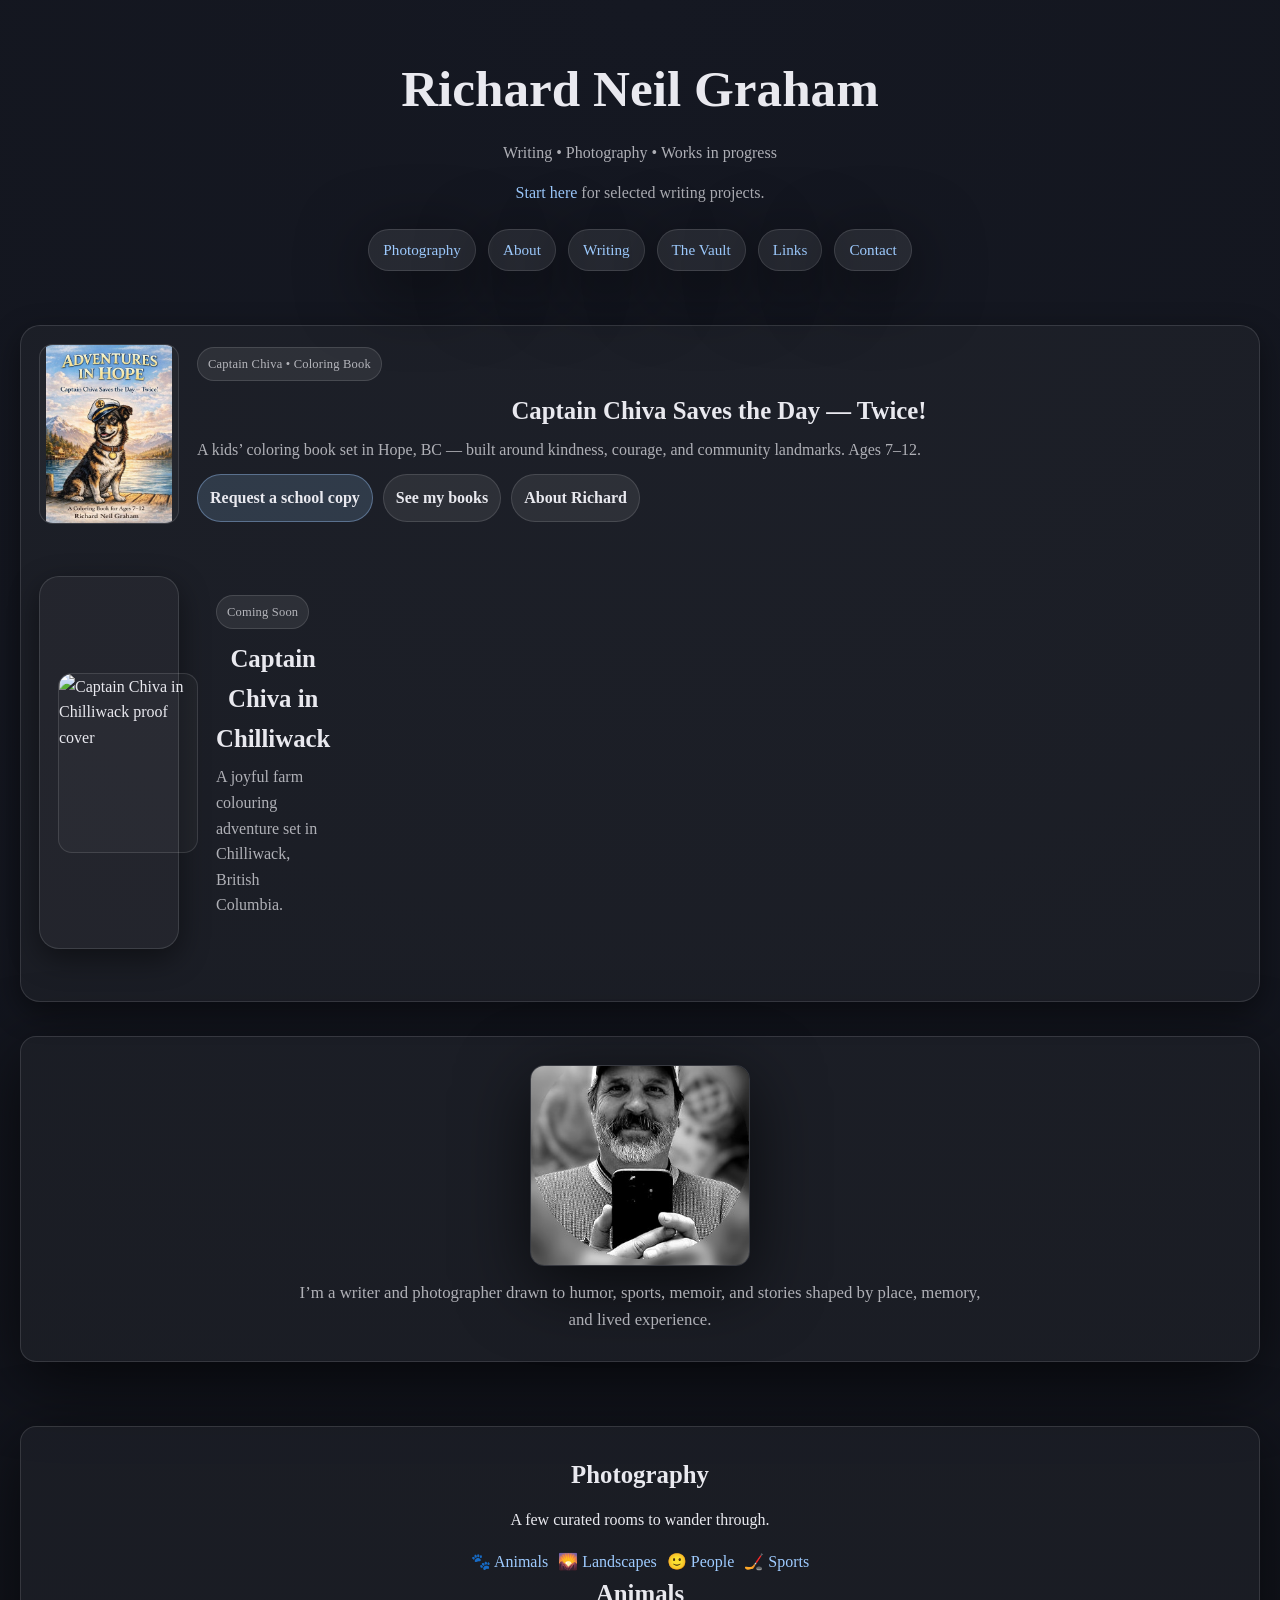
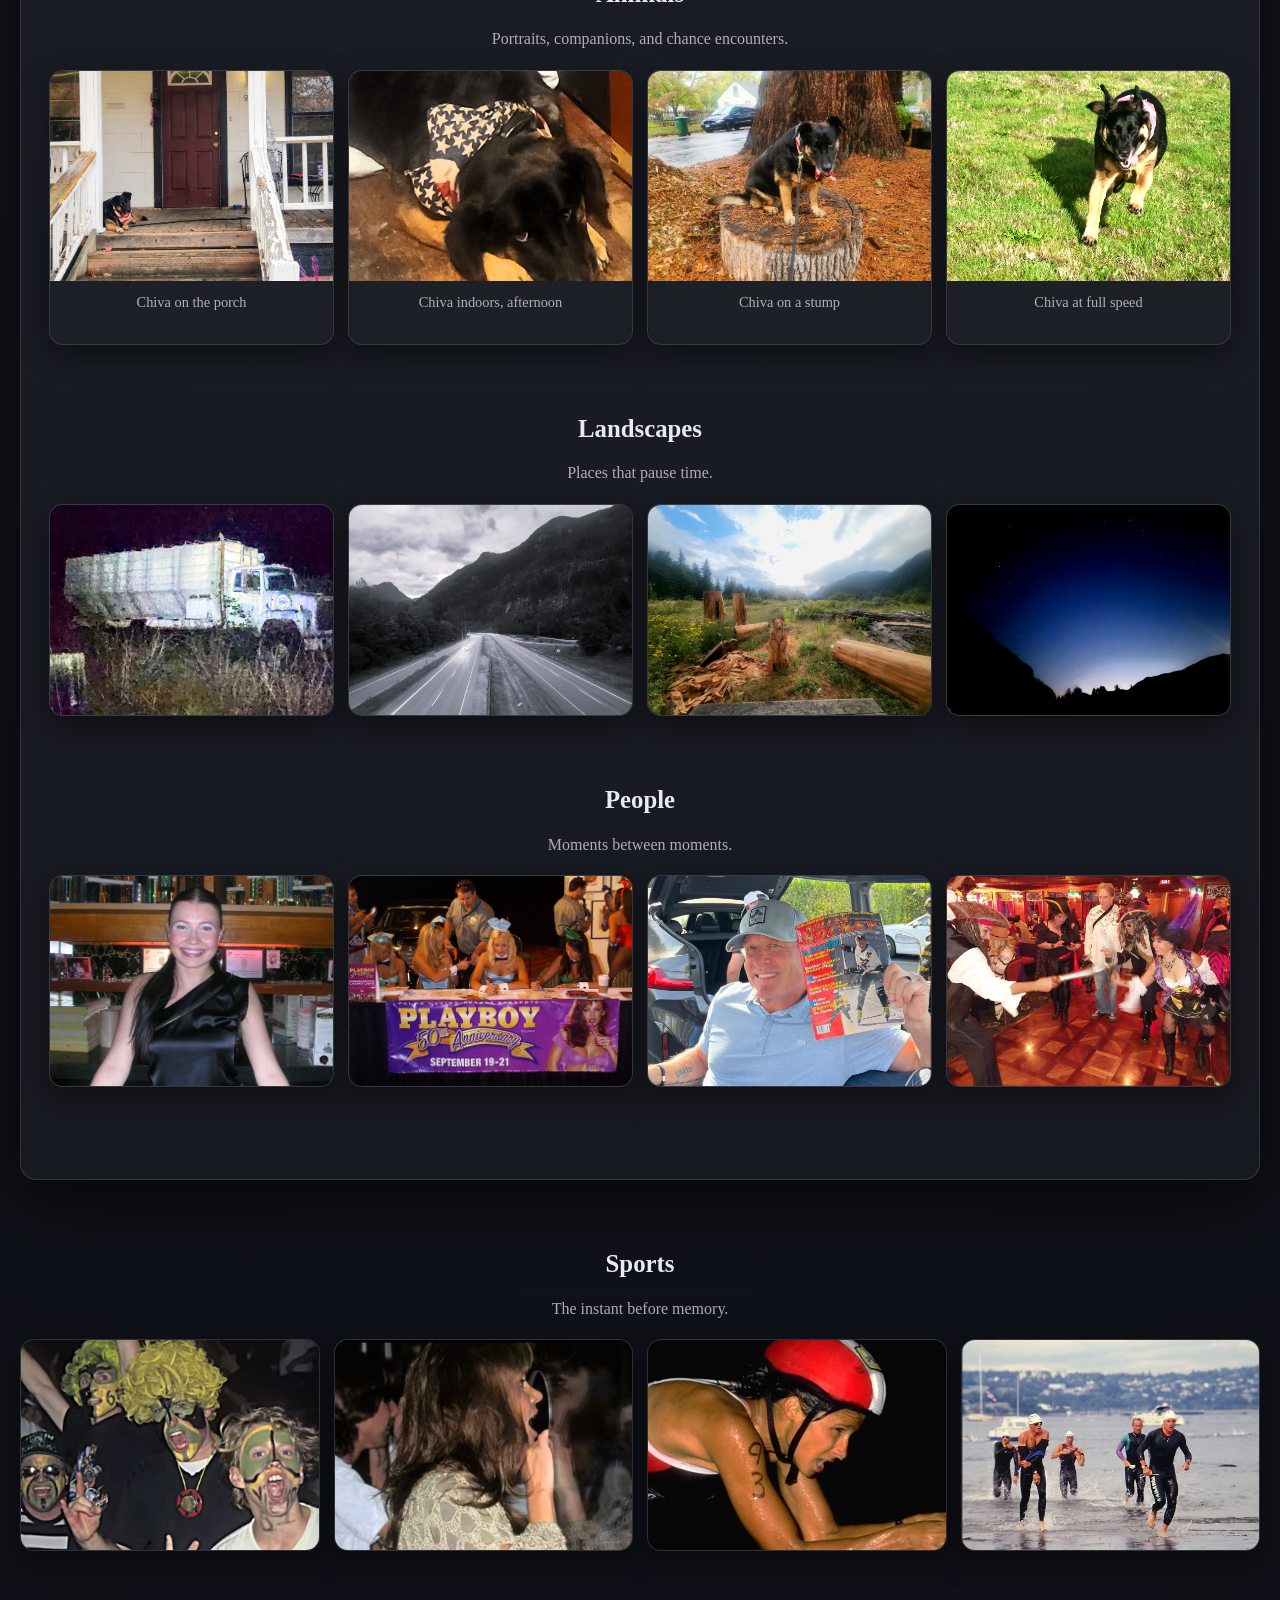
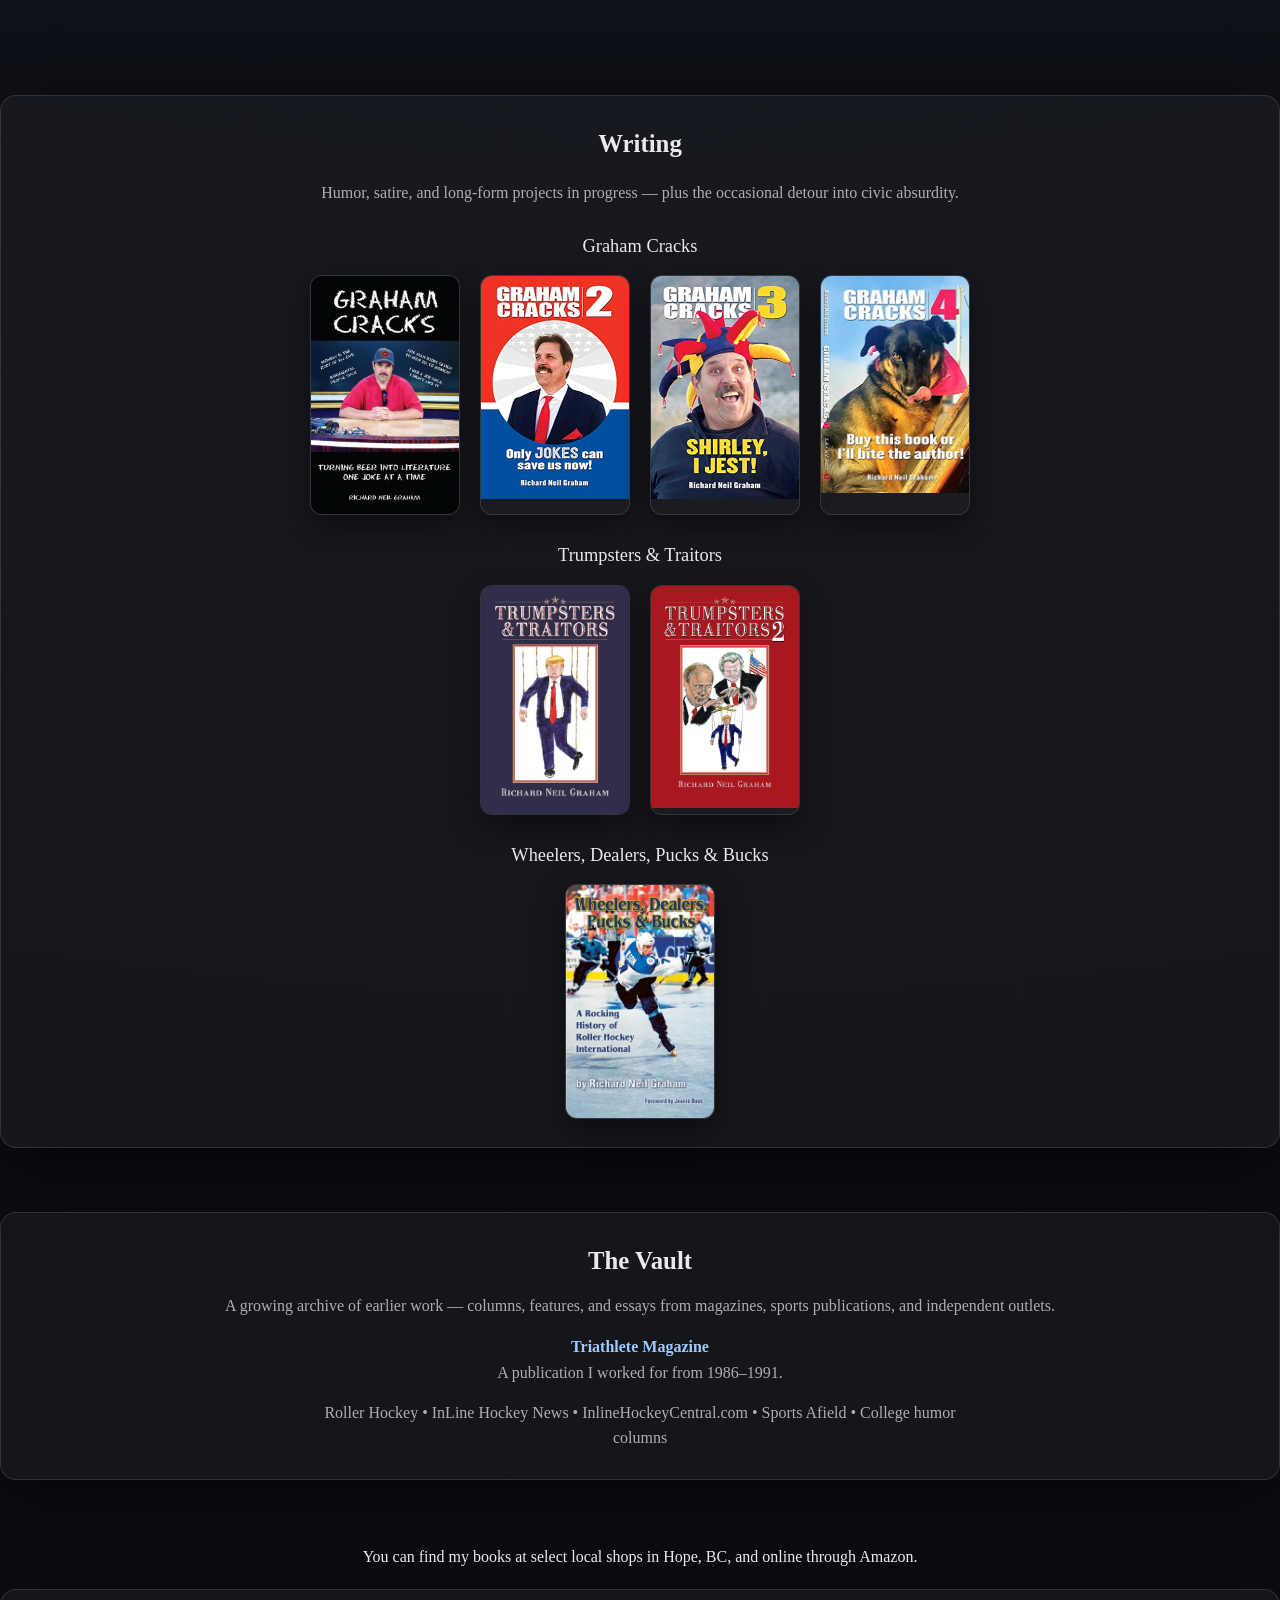
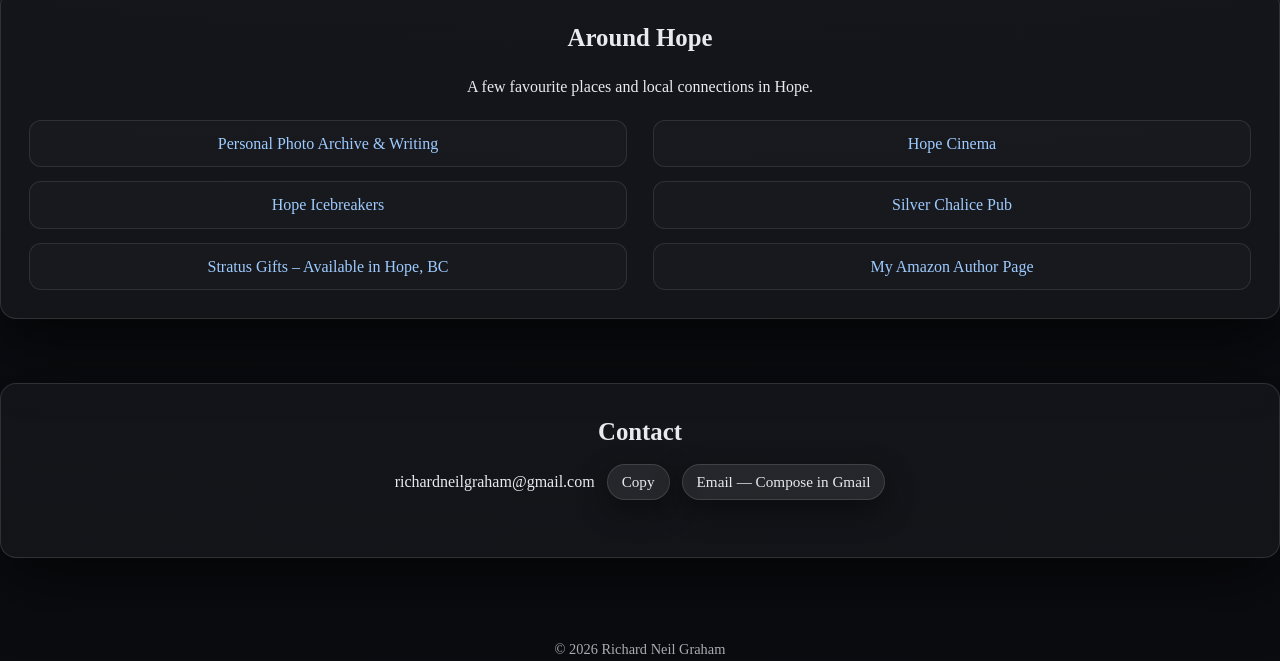
==== index.html @ 6b1b2707 "Added Captain Chiva in Chilliwack preview to homepage" ====
<!doctype html>
<html lang="en">
<head>
  <meta charset="utf-8" />
  <meta name="viewport" content="width=device-width, initial-scale=1" />
  <title>Richard Neil Graham</title>
  <meta name="description" content="Writing and photography by Richard Neil Graham." />

  <style>
    :root{
      --bg:#0b0c10;
      --text:#e9e9ef;
      --muted:rgba(233,233,239,.72);
      --card:rgba(255,255,255,.035);
      --border:rgba(255,255,255,.12);
      --shadow:0 18px 70px rgba(0,0,0,.65);
      --shadowSoft:0 10px 30px rgba(0,0,0,.45);
      --radius:16px;
      --max:1400px;
      --link:#9ecbff;
      --pill:rgba(255,255,255,.08);
      --pillHover:rgba(255,255,255,.14);
    }

    *{ box-sizing:border-box; }
    html{ scroll-behavior:smooth; }

    body{
      margin:0;
      font-family:Georgia,"Times New Roman",serif;
      background:radial-gradient(circle at top,#151822,var(--bg));
      color:var(--text);
      line-height:1.6;
    }

    a{ color:var(--link); text-decoration:none; }
    a:hover{ text-decoration:underline; }

    .wrap{
      max-width:var(--max);
      margin:0 auto;
      padding:48px 20px 80px;
    }

    header{
      text-align:center;
      margin-bottom:54px;
    }

    h1{
      font-size:clamp(2.2rem,4vw,3.2rem);
      margin:0 0 10px;
    }

    .tagline{ color:var(--muted); margin-bottom:14px; }
    .intro{ max-width:680px; margin:0 auto 24px; color:var(--muted); }

    .nav{
      display:flex;
      justify-content:center;
      gap:12px;
      flex-wrap:wrap;
    }

    .pill{
      padding:8px 14px;
      border-radius:999px;
      background:var(--pill);
      border:1px solid var(--border);
      box-shadow:var(--shadow);
      font-size:.95rem;
      cursor:pointer;
    }

    .pill:hover{ background:var(--pillHover); }

    section{
      margin-bottom:64px;
      scroll-margin-top:40px;
    }

    .card{
      background:var(--card);
      border:1px solid var(--border);
      border-radius:var(--radius);
      padding:28px;
      box-shadow:var(--shadow);
    }

    /* Center all section text */
    h2,
    .subhead,
    .section-intro,
    #contact{
      text-align:center;
    }

    h2{ margin:0 0 12px; font-size:1.55rem; }
    .subhead{ margin:26px 0 10px; font-size:1.15rem; }

    /* Author block */
.author-photo{
  width:220px;
  max-width:70%;
  border-radius:14px;
  border:1px solid var(--border);
  box-shadow:var(--shadow);
  display:block;
  margin:0 auto 14px;
}

    .author-bio{
      max-width:700px;
      margin:0 auto;
      color:var(--muted);
      text-align:center;
      font-size:1.05rem;
    }

    /* Photography hero image */
    .hero-image img{
      width:100%;
      max-height:520px;
      object-fit:cover;
      border-radius:18px;
      border:1px solid var(--border);
      box-shadow:var(--shadow);
      margin-bottom:22px;
      display:block;
    }

    .hero-image{
      margin-bottom:18px;
    }


    .photo-grid{
      display:grid;
      grid-template-columns:repeat(4,1fr);
      gap:14px;
    }

    figure{
      margin:0;
      border-radius:14px;
      overflow:hidden;
      border:1px solid var(--border);
      box-shadow:var(--shadowSoft);
      background:rgba(255,255,255,.02);
    }

 figure img{
  width:100%;
  height:210px;
  object-fit:cover;
  display:block;
  transition: transform .35s ease;
}

figure:hover img{
  transform: scale(1.06);
  filter: brightness(1.05);
}
    
    figcaption{
      padding:10px;
      color:var(--muted);
      font-size:.9rem;
      text-align:center;
    }

    /* Books */
    .book-grid{
      display:grid;
      grid-template-columns:repeat(auto-fit,minmax(130px,150px));
      gap:20px;
      justify-content:center;
      margin-top:14px;
    }

    .book-grid.single{ grid-template-columns:150px; }

 .book{
  border-radius:12px;
  overflow:hidden;
  border:1px solid var(--border);
  box-shadow:var(--shadowSoft);
  background:rgba(255,255,255,.02);
  transition: transform .12s ease, box-shadow .12s ease;
}
.book:hover{
  transform: translateY(-2px);
}
    .book img{ width:100%; display:block; }

    .book a{ display:block; }
    .book a:hover{ text-decoration:none; }

    /* Links grid */
    .links-grid{
      display:grid;
      grid-template-columns:repeat(2, minmax(0, 1fr));
      gap:14px 26px;
      margin-top:12px;
    }

    .links-grid a{
      display:inline-block;
      padding:10px 12px;
      border-radius:12px;
      border:1px solid rgba(255,255,255,.10);
      background:rgba(255,255,255,.02);
      text-align:center;
    }

    .links-grid a:hover{
      background:rgba(255,255,255,.05);
      text-decoration:none;
    }

    /* Contact */
    .contact-row{
      display:flex;
      justify-content:center;
      align-items:center;
      gap:12px;
      flex-wrap:wrap;
      margin-top:10px;
    }

    .copy-btn{
      padding:8px 14px;
      border-radius:999px;
      background:var(--pill);
      border:1px solid var(--border);
      box-shadow:var(--shadowSoft);
      color:var(--text);
      font-family:inherit;
      font-size:.95rem;
      cursor:pointer;
    }

    .copy-btn:hover{ background:var(--pillHover); }

    .copy-status{
      margin-top:10px;
      color:var(--muted);
      text-align:center;
      min-height:1.2em;
    }

    @media (max-width:900px){
      .photo-grid{ grid-template-columns:repeat(2,1fr); }
    }

    @media (max-width:640px){
      .links-grid{ grid-template-columns:1fr; }
    }

    @media (max-width:520px){
      .photo-grid{ grid-template-columns:1fr; }
    }

    footer{
      text-align:center;
      color:var(--muted);
      font-size:.9rem;
      margin-top:80px;
    }
    .photo-section .subcopy{
  margin: 0 auto 18px;
  color: var(--muted);
  max-width: 70ch;
  text-align: center;
}
    #photography > .card > .subcopy{
  text-align:center;
  margin: 0 auto 16px;
}

.photo-nav{
  justify-content:center;
}

.photo-nav{
  display:flex;
  justify-content:center;
  gap:10px;
  flex-wrap:wrap;
}
/* Captain Chiva Spotlight */
.feature{
  margin: 34px 0;
}
.feature-card{
  display:grid;
  grid-template-columns: 140px 1fr;
  gap: 18px;
  align-items:center;
  background: var(--card);
  border: 1px solid var(--border);
  border-radius: calc(var(--radius) + 4px);
  padding: 18px;
  box-shadow: var(--shadowSoft);
}
.feature-cover{
  width: 140px;
  height: 180px;
  border-radius: 14px;
  border: 1px solid var(--border);
  overflow:hidden;
  background: rgba(255,255,255,.03);
  display:flex;
  align-items:center;
  justify-content:center;
}
.feature-cover img{
  width:100%;
  height:100%;
  object-fit:contain;
  display:block;
}
.feature-kicker{
  display:inline-block;
  padding: 6px 10px;
  border-radius: 999px;
  background: var(--pill);
  border: 1px solid var(--border);
  color: var(--muted);
  font-size: 12.5px;
  letter-spacing: .2px;
}
.feature h2{
  margin: 10px 0 6px;
}
.feature p{
  margin: 0 0 12px;
  color: var(--muted);
}
.feature-actions{
  display:flex;
  flex-wrap:wrap;
  gap: 10px;
}
.btn{
  display:inline-flex;
  align-items:center;
  justify-content:center;
  gap: 8px;
  padding: 10px 12px;
  border-radius: 999px;
  border: 1px solid var(--border);
  background: var(--pill);
  color: var(--text);
  text-decoration:none;
  font-weight: 600;
}
.btn:hover{
  background: var(--pillHover);
  text-decoration:none;
}
.btn.primary{
  background: rgba(158,203,255,.16);
  border-color: rgba(158,203,255,.38);
}
.btn.primary:hover{
  background: rgba(158,203,255,.22);
}

@media (max-width: 720px){
  .feature-card{
    grid-template-columns: 1fr;
  }
  .feature-cover{
    width: 100%;
    height: 240px;
  }
}
  </style>
</head>

<body>
<div class="wrap">

<header>
  <h1>Richard Neil Graham</h1>

  <!-- De-duplicated: keep this short since the full line is under the photo -->
  <div class="tagline">
    Writing • Photography • Works in progress
  </div>

  <div class="intro">
    <a href="#writing">Start here</a> for selected writing projects.
  </div>

  <nav class="nav">
    <a class="pill" href="#photography">Photography</a>
    <a class="pill" href="#about">About</a>
    <a class="pill" href="#writing">Writing</a>
    <a class="pill" href="#vault">The Vault</a>
    <a class="pill" href="#links">Links</a>
    <a class="pill" href="#contact">Contact</a>
  </nav>
</header>
</header>

<!-- CAPTAIN CHIVA SPOTLIGHT -->
<section class="feature" id="captain-chiva">
  <div class="feature-card">
<div class="feature-cover">
  <img src="images/captain-chiva-cover.jpg"
       alt="Captain Chiva Saves the Day — Twice!"
       loading="lazy">
</div>

    <div>
      <span class="feature-kicker">Captain Chiva • Coloring Book</span>
      <h2>Captain Chiva Saves the Day — Twice!</h2>
      <p>
        A kids’ coloring book set in Hope, BC — built around kindness, courage, and community landmarks.
        Ages 7–12.
      </p>

      <div class="feature-actions">
        <a class="btn primary" href="#contact">Request a school copy</a>
        <a class="btn" href="#writing">See my books</a>
        <a class="btn" href="#about">About Richard</a>
      </div>
    </div>
    <section class="feature">
  <div class="feature-card">

    <div class="feature-cover">
      <img src="images/captain-chiva-chilliwack-proof-cover.jpg"
           alt="Captain Chiva in Chilliwack proof cover"
           loading="lazy">
    </div>

    <div>
      <span class="feature-kicker">Coming Soon</span>

      <h2>Captain Chiva in Chilliwack</h2>

      <p>
        A joyful farm colouring adventure set in Chilliwack, British Columbia.
      </p>
    </div>

  </div>
</section>
  </div>
</section>

<!-- AUTHOR PHOTO + ONE LINE -->
<section id="about">
<!-- AUTHOR PHOTO + ONE LINE -->
<section id="about">
  <div class="card">
    <img class="author-photo" src="images/author.jpg" alt="Richard Neil Graham" loading="lazy">
    <p class="author-bio">
      I’m a writer and photographer drawn to humor, sports, memoir, and stories shaped by place, memory, and lived experience.
    </p>
  </div>
</section>

<!-- PHOTOGRAPHY -->
<section id="photography">
  <div class="card">
    <h2>Photography</h2>
<p class="subcopy">A few curated rooms to wander through.</p>

<nav class="photo-nav">
  <a class="photo-pill" href="#animals">🐾 Animals</a>
  <a class="photo-pill" href="#landscapes">🌄 Landscapes</a>
  <a class="photo-pill" href="#people">🙂 People</a>
  <a class="photo-pill" href="#sports">🏒 Sports</a>
</nav>


<!-- ANIMALS -->
<section id="animals" class="photo-section">
  <h2>Animals</h2>
  <p class="subcopy">Portraits, companions, and chance encounters.</p>

  <div class="photo-grid">
    <figure class="photo-card">
      <img src="images/chiva-porch-forest-grove-2024.jpg" alt="">
      <figcaption class="photo-cap">Chiva on the porch</figcaption>
    </figure>

    <figure class="photo-card">
      <img src="images/chiva-indoors.jpg" alt="">
      <figcaption class="photo-cap">Chiva indoors, afternoon</figcaption>
    </figure>

    <figure class="photo-card">
      <img src="images/chiva-on-stump.jpg" alt="">
      <figcaption class="photo-cap">Chiva on a stump</figcaption>
    </figure>

    <figure class="photo-card">
      <img src="images/chiva-running-grass.jpg" alt="">
      <figcaption class="photo-cap">Chiva at full speed<figcaption>
    </figure>
  </div>
</section>

<!-- LANDSCAPES -->
<section id="landscapes" class="photo-section">
  <h2>Landscapes</h2>
  <p class="subcopy">Places that pause time.</p>

  <div class="photo-grid">

    <figure class="photo-card">
      <img src="images/landscape-old-truck.jpg" alt="Old truck" loading="lazy">
    </figure>

    <figure class="photo-card">
      <img src="images/landscape-trans-canada.jpg" alt="Trans Canada" loading="lazy">
    </figure>

    <figure class="photo-card">
      <img src="images/landscape-wood-carving.jpg" alt="Wood carving" loading="lazy">
    </figure>

    <figure class="photo-card">
      <img src="images/landscape-west-of-floods.jpg" alt="West of Floods" loading="lazy">
    </figure>

  </div>
</section>


<!-- PEOPLE -->
<section id="people" class="photo-section">
  <h2>People</h2>
  <p class="subcopy">Moments between moments.</p>
  <div class="photo-grid">

<figure class="photo-card">
  <img src="images/people-bartender-Westminster.jpg" alt="Bartender near Westminster Ice" loading="lazy">
</figure>

<figure class="photo-card">
  <img src="images/people-bunnies-palms.jpg" alt="Bunnies sign autographs at Palms" loading="lazy">
</figure>

<figure class="photo-card">
  <img src="images/Jeremy-Roenick-Roller-Hockey.jpg" alt="Jeremy Roenick roller hockey" loading="lazy">
</figure>

<figure class="photo-card">
  <img src="images/Sully-Swordfights.jpg" alt="Sully swordfights" loading="lazy">
</figure>
</div>
  </div>
  
</section>
<!-- SPORTS -->
<section id="sports" class="photo-section">
  <h2>Sports</h2>
  <p class="subcopy">The instant before memory.</p>

<div class="photo-grid">

<figure class="photo-card">
  <a href="/galleries/sports.html">
    <img src="images/sports-coconuts.jpg" alt="sports coconuts" loading="lazy">
  </a>
</figure>

 <figure class="photo-card">
  <a href="/galleries/sports.html">
    <img src="images/sports-jeanie-buss.jpg" alt="Jeanie Buss" loading="lazy">
  </a>
</figure>

  <figure class="photo-card">
  <a href="/galleries/sports.html">
    <img src="images/sports-lisa-laiti.jpg" alt="Lisa Laiti" loading="lazy">
  </a>
</figure>

  <figure class="photo-card">
  <a href="/galleries/sports.html">
    <img src="images/sports-vancouver-triathlon1.jpg" alt="Vancouver triathlon" loading="lazy">
  </a>
</figure>

</div>
</section>


  </div>
</section>

<!-- WRITING -->
<section id="writing">
  <div class="card">
    <h2>Writing</h2>
    <p class="section-intro" style="color:var(--muted);">
      Humor, satire, and long-form projects in progress — plus the occasional detour into civic absurdity.
    </p>

    <div class="subhead">Graham Cracks</div>
    <div class="book-grid">
      <div class="book">
        <a href="https://www.amazon.com/stores/Richard-Neil-Graham/author/B007SESNJ6" target="_blank" rel="noopener noreferrer">
          <img src="images/graham-cracks-vol-1.jpg" alt="Graham Cracks Volume 1" loading="lazy">
        </a>
      </div>
      <div class="book">
        <a href="https://www.amazon.com/stores/Richard-Neil-Graham/author/B007SESNJ6" target="_blank" rel="noopener noreferrer">
          <img src="images/graham-cracks-vol-2.jpg" alt="Graham Cracks Volume 2" loading="lazy">
        </a>
      </div>
      <div class="book">
        <a href="https://www.amazon.com/stores/Richard-Neil-Graham/author/B007SESNJ6" target="_blank" rel="noopener noreferrer">
          <img src="images/graham-cracks-vol-3.jpg" alt="Graham Cracks Volume 3" loading="lazy">
        </a>
      </div>
      <div class="book">
        <a href="https://www.amazon.com/stores/Richard-Neil-Graham/author/B007SESNJ6" target="_blank" rel="noopener noreferrer">
          <img src="images/graham-cracks-vol-4.jpg" alt="Graham Cracks Volume 4" loading="lazy">
        </a>
      </div>
    </div>

    <div class="subhead">Trumpsters &amp; Traitors</div>
    <div class="book-grid">
      <div class="book">
        <a href="https://www.amazon.com/stores/Richard-Neil-Graham/author/B007SESNJ6" target="_blank" rel="noopener noreferrer">
          <img src="images/trumpsters-traitors-vol-1.jpg" alt="Trumpsters &amp; Traitors Volume 1" loading="lazy">
        </a>
      </div>
      <div class="book">
        <a href="https://www.amazon.com/stores/Richard-Neil-Graham/author/B007SESNJ6" target="_blank" rel="noopener noreferrer">
          <img src="images/trumpsters-traitors-vol-2.jpg" alt="Trumpsters &amp; Traitors Volume 2" loading="lazy">
        </a>
      </div>
    </div>

    <div class="subhead">Wheelers, Dealers, Pucks &amp; Bucks</div>
    <div class="book-grid single">
      <div class="book">
        <a href="https://www.amazon.com/stores/Richard-Neil-Graham/author/B007SESNJ6" target="_blank" rel="noopener noreferrer">
          <img src="images/wdpb-cover.jpg" alt="Wheelers, Dealers, Pucks &amp; Bucks" loading="lazy">
        </a>
      </div>
    </div>
  </div>
</section>

<!-- THE VAULT -->
<section id="vault">
  <div class="card">
    <h2>The Vault</h2>
    <p class="section-intro" style="color:var(--muted); margin-top:0;">
      A growing archive of earlier work — columns, features, and essays from magazines, sports publications, and independent outlets.
    </p>

    <div style="max-width:680px; margin:0 auto 14px; color:var(--muted); text-align:center;">
      <strong>
        <a href="https://www.triathlete.com" target="_blank" rel="noopener">
          Triathlete Magazine
        </a>
      </strong><br>
      A publication I worked for from 1986–1991.
    </div>

    <div style="max-width:680px; margin:0 auto; color:var(--muted); text-align:center;">
      Roller Hockey • InLine Hockey News • InlineHockeyCentral.com • Sports Afield • College humor columns
    </div>
  </div>
</section>
<p style="text-align:center; margin-bottom: 20px;">
  You can find my books at select local shops in Hope, BC, and online through Amazon.
</p>

<section id="links">
  <div class="card">
    <h2>Around Hope</h2>

    <p style="text-align:center; margin-bottom: 20px;">
      A few favourite places and local connections in Hope.
    </p>

    <div class="links-grid">
      <a href="https://richardngraham.blogspot.com/" target="_blank" rel="noopener noreferrer">Personal Photo Archive & Writing</a>
      <a href="https://www.facebook.com/HopeCinema/" target="_blank" rel="noopener noreferrer">Hope Cinema</a>

      <a href="https://www.facebook.com/p/Hope-Icebreakers-Hockey-100070173571445/" target="_blank" rel="noopener noreferrer">Hope Icebreakers</a>
      <a href="https://silverchalicepub.ca/" target="_blank" rel="noopener noreferrer">Silver Chalice Pub</a>
<a href="https://www.facebook.com/StratusGifts/" target="_blank" rel="noopener noreferrer">Stratus Gifts – Available in Hope, BC</a>
      <a href="YOUR-AMAZON-AUTHOR-PAGE-HERE" target="_blank" rel="noopener noreferrer">My Amazon Author Page</a>
    </div>
  </div>
</section>

<!-- CONTACT -->
<section id="contact">
  <div class="card">
    <h2>Contact</h2>

    <div class="contact-row">
      <span id="emailText"></span>
      <button class="copy-btn" id="copyBtn" type="button">Copy</button>
      <button class="copy-btn" id="gmailBtn" type="button">Email — Compose in Gmail</button>
    </div>

    <div class="copy-status" id="copyStatus" aria-live="polite"></div>
  </div>
</section>

<footer>© 2026 Richard Neil Graham</footer>

</div>

<script>
  (function(){
    const email = "richardneilgraham" + "@" + "gmail.com";
    document.getElementById("emailText").textContent = email;

    function setStatus(msg){
      const el = document.getElementById("copyStatus");
      el.textContent = msg;
      if(msg){
        window.clearTimeout(setStatus._t);
        setStatus._t = window.setTimeout(() => { el.textContent = ""; }, 1400);
      }
    }

    document.getElementById("copyBtn").addEventListener("click", async () => {
      try{
        if(navigator.clipboard?.writeText){
          await navigator.clipboard.writeText(email);
          setStatus("Copied.");
          return;
        }
        throw new Error("clipboard unavailable");
      }catch(e){
        setStatus("Select + Ctrl+C");
      }
    });

    document.getElementById("gmailBtn").addEventListener("click", () => {
      window.open(
        "https://mail.google.com/mail/?view=cm&fs=1&to=" + encodeURIComponent(email),
        "_blank",
        "noopener,noreferrer"
      );
    });
  })();
</script>

</body>
</html>
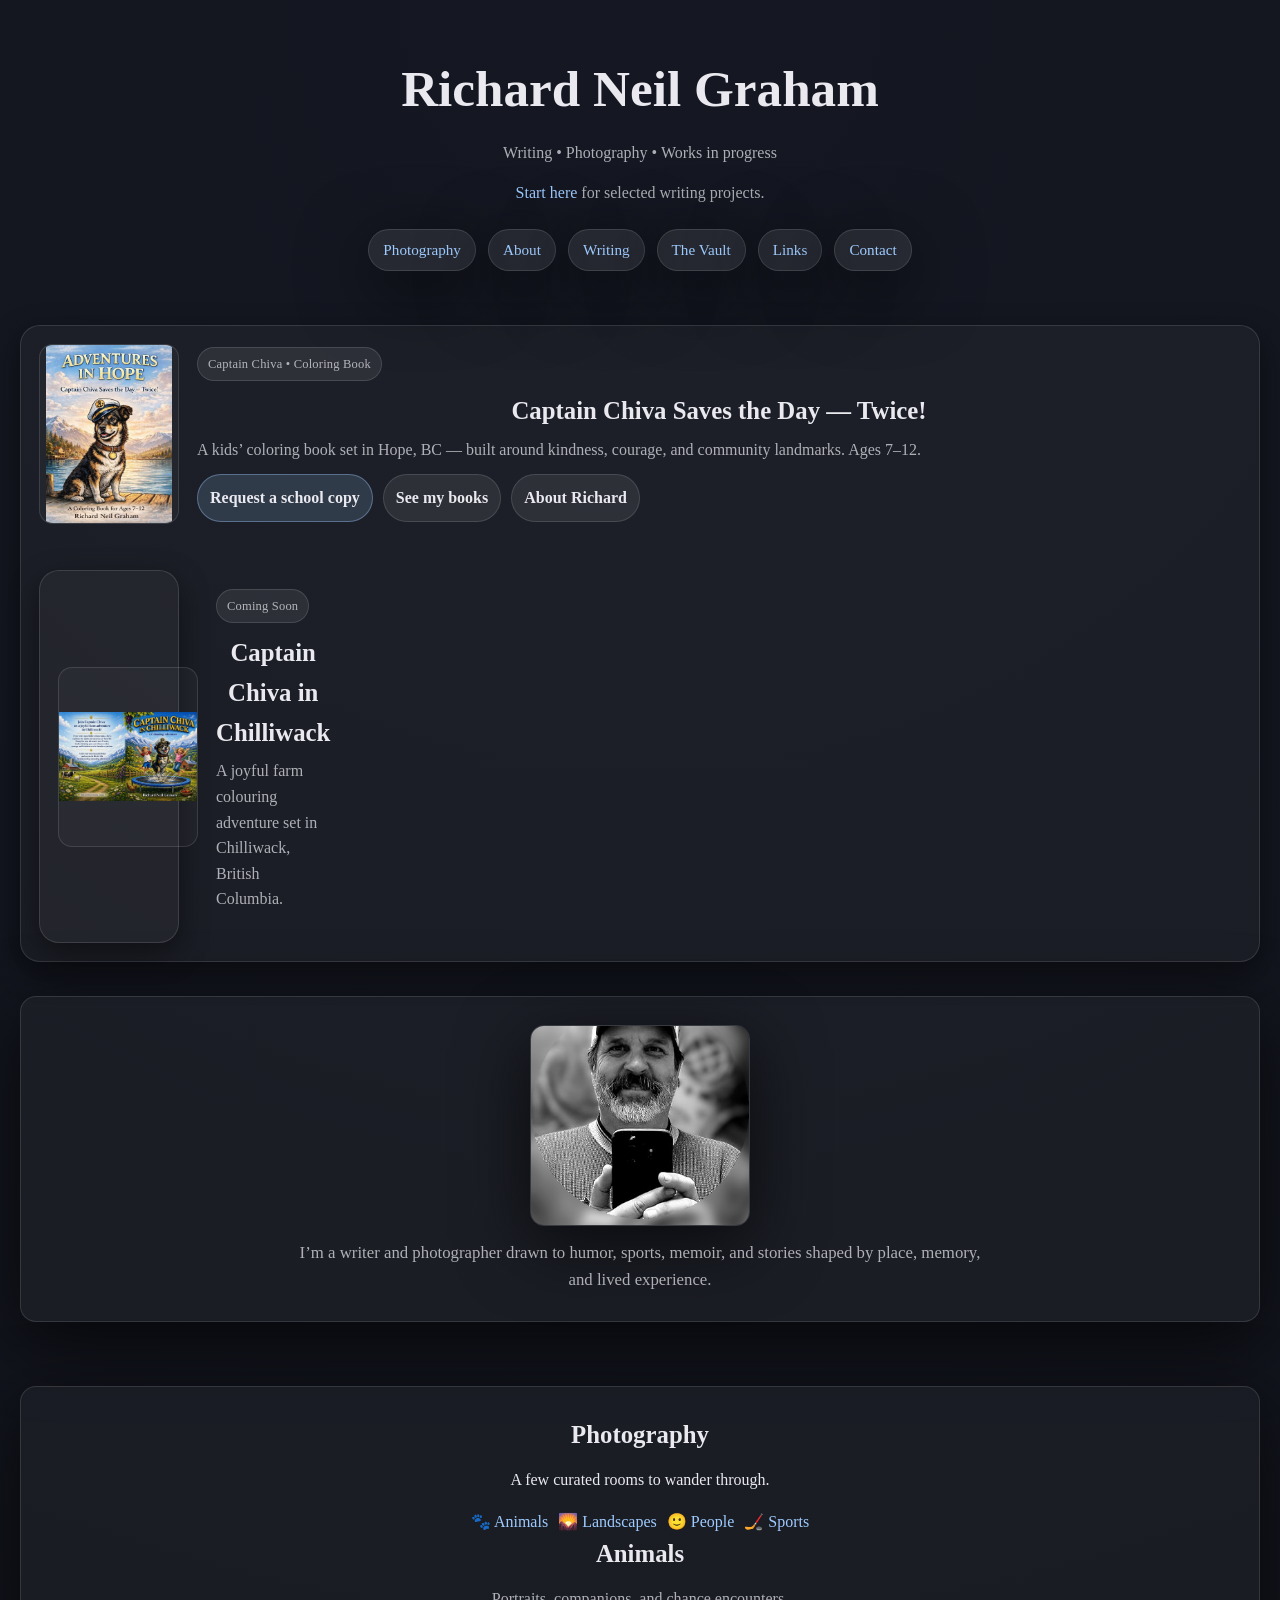
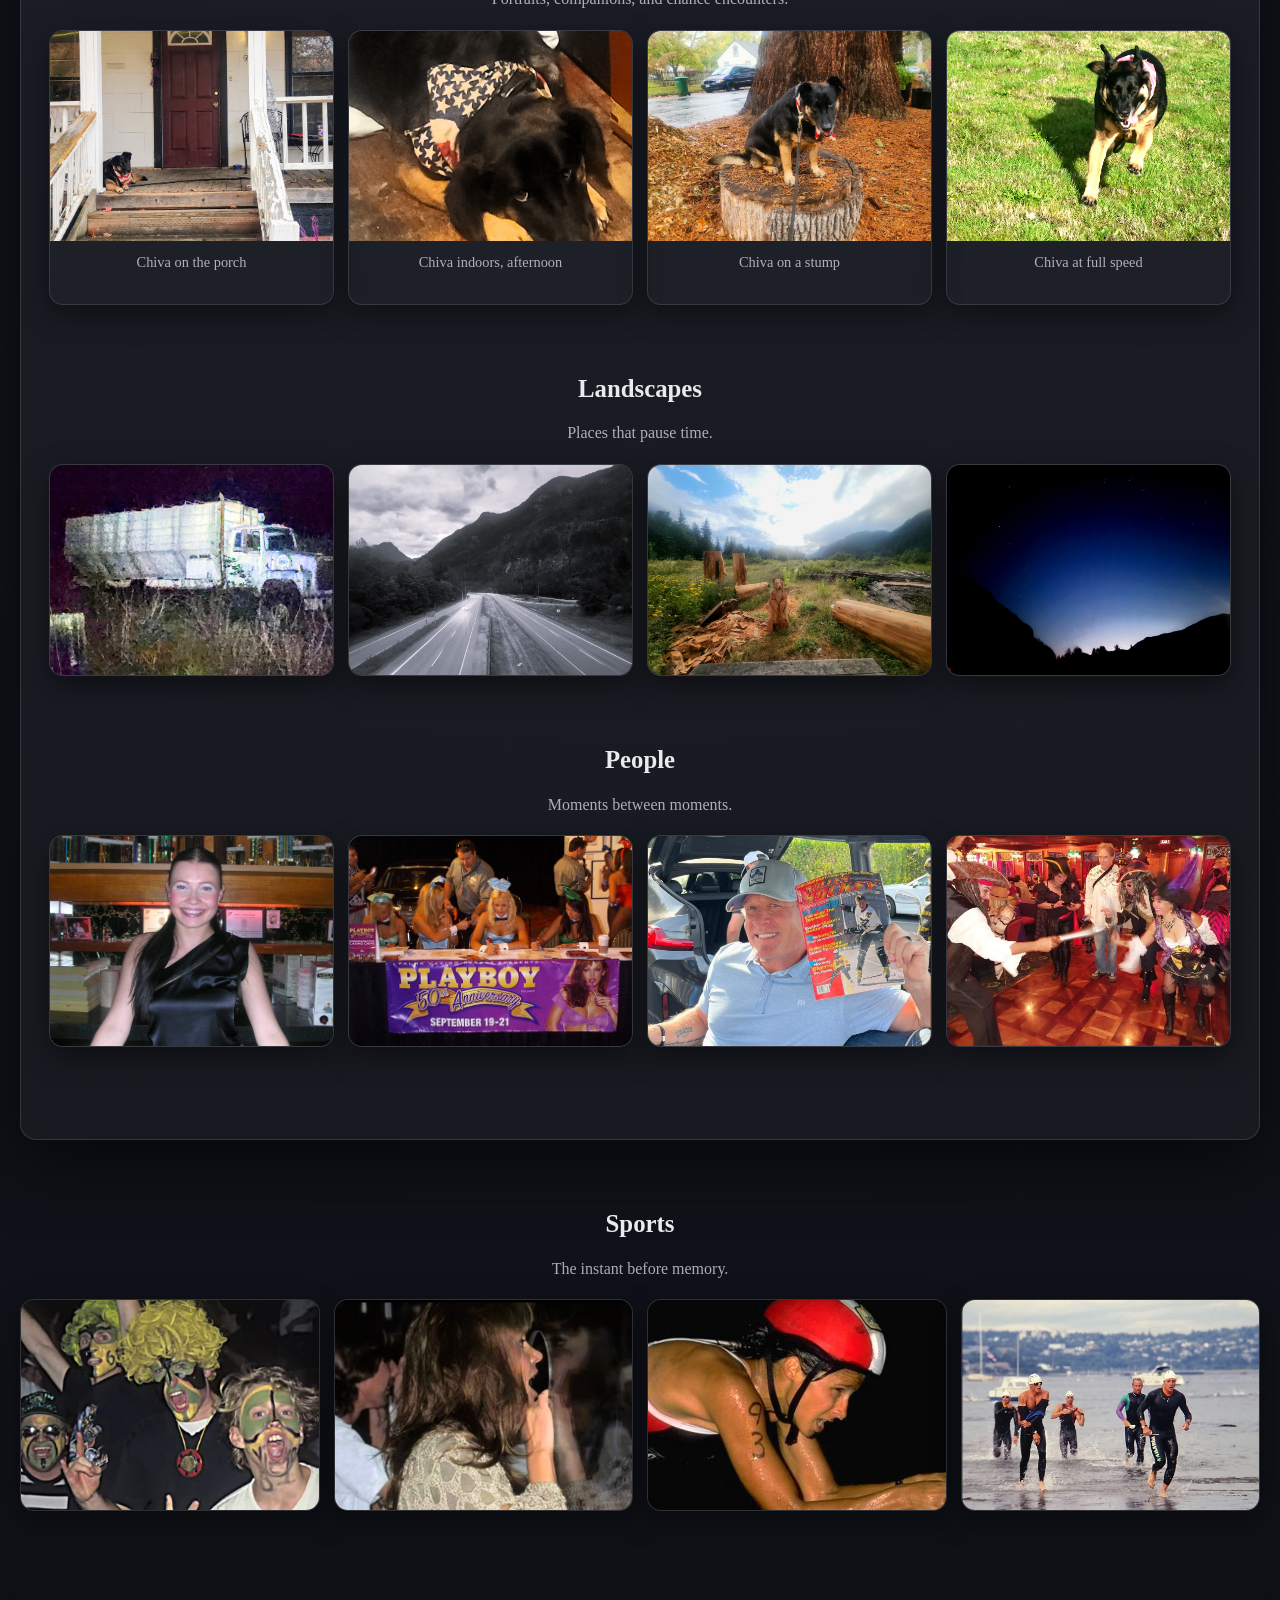
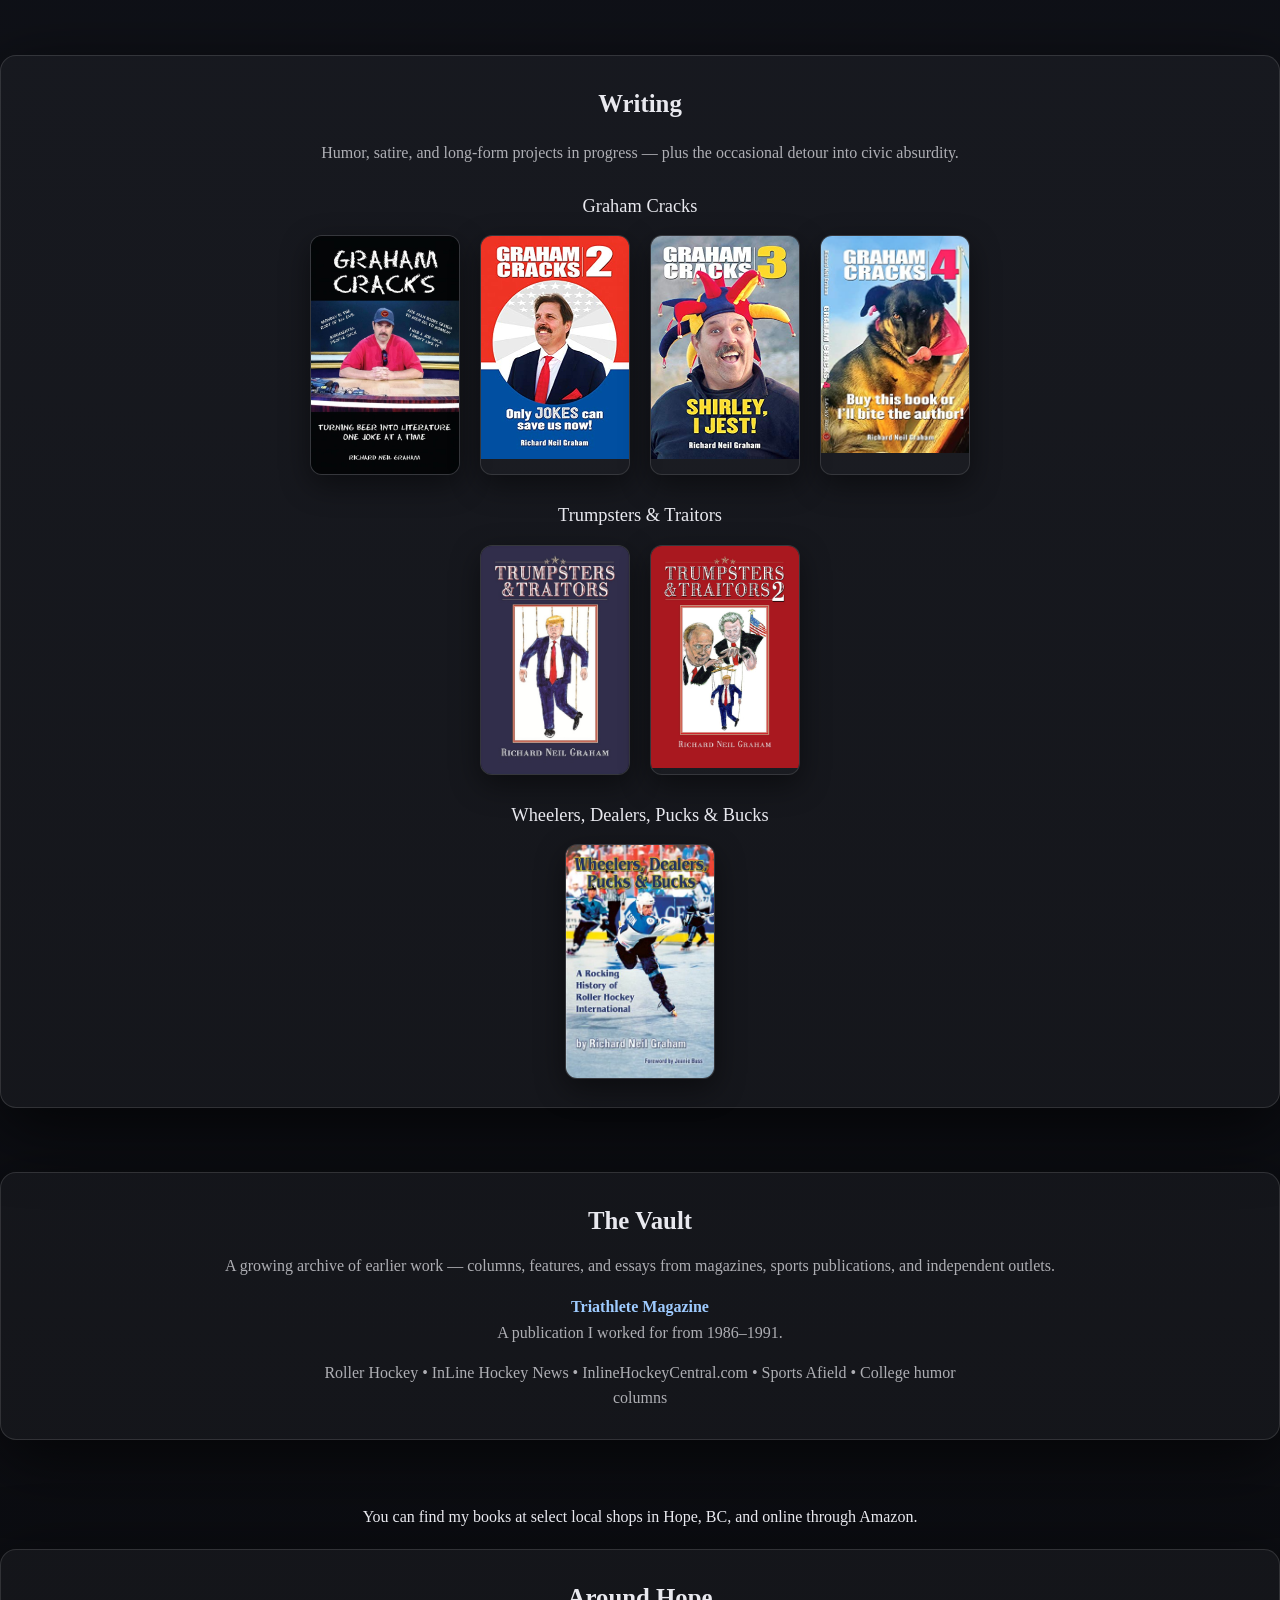
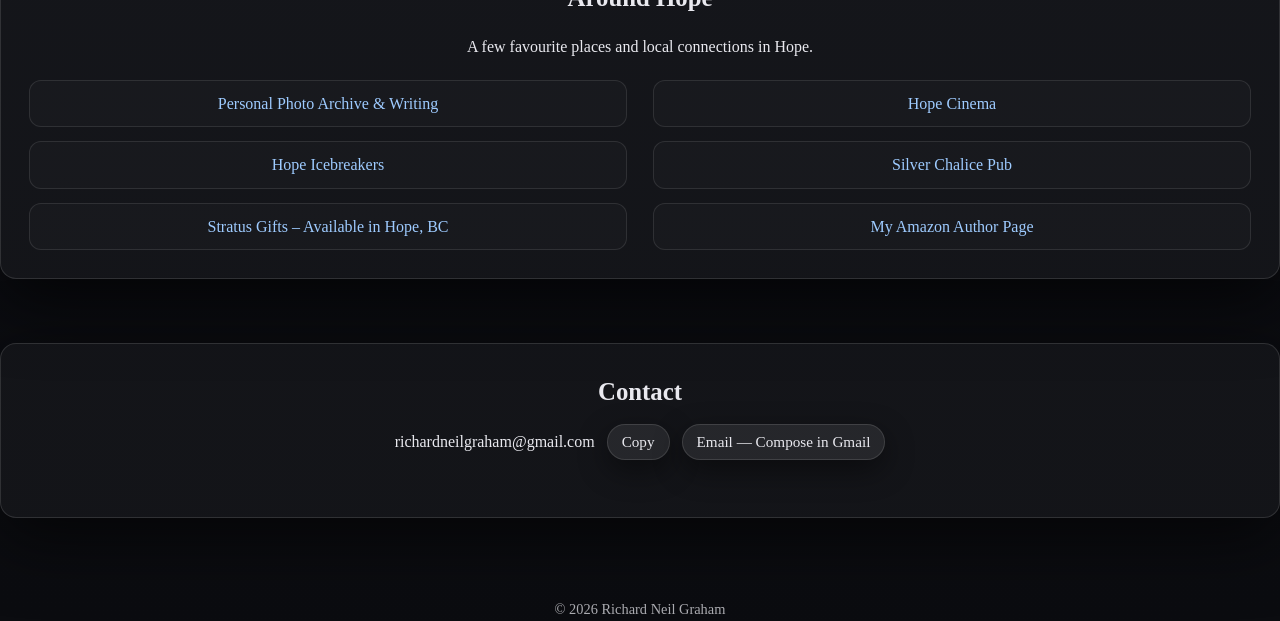
==== commit 4c0d488d: "Update index.html" ====
--- a/index.html
+++ b/index.html
@@ -428,8 +428,7 @@
         <a class="btn" href="#about">About Richard</a>
       </div>
     </div>
-    <section class="feature">
-  <div class="feature-card">
+  <div class="feature-card" style="margin-top: 28px;">
 
     <div class="feature-cover">
       <img src="images/captain-chiva-chilliwack-proof-cover.jpg"
@@ -448,7 +447,6 @@
     </div>
 
   </div>
-</section>
   </div>
 </section>
 
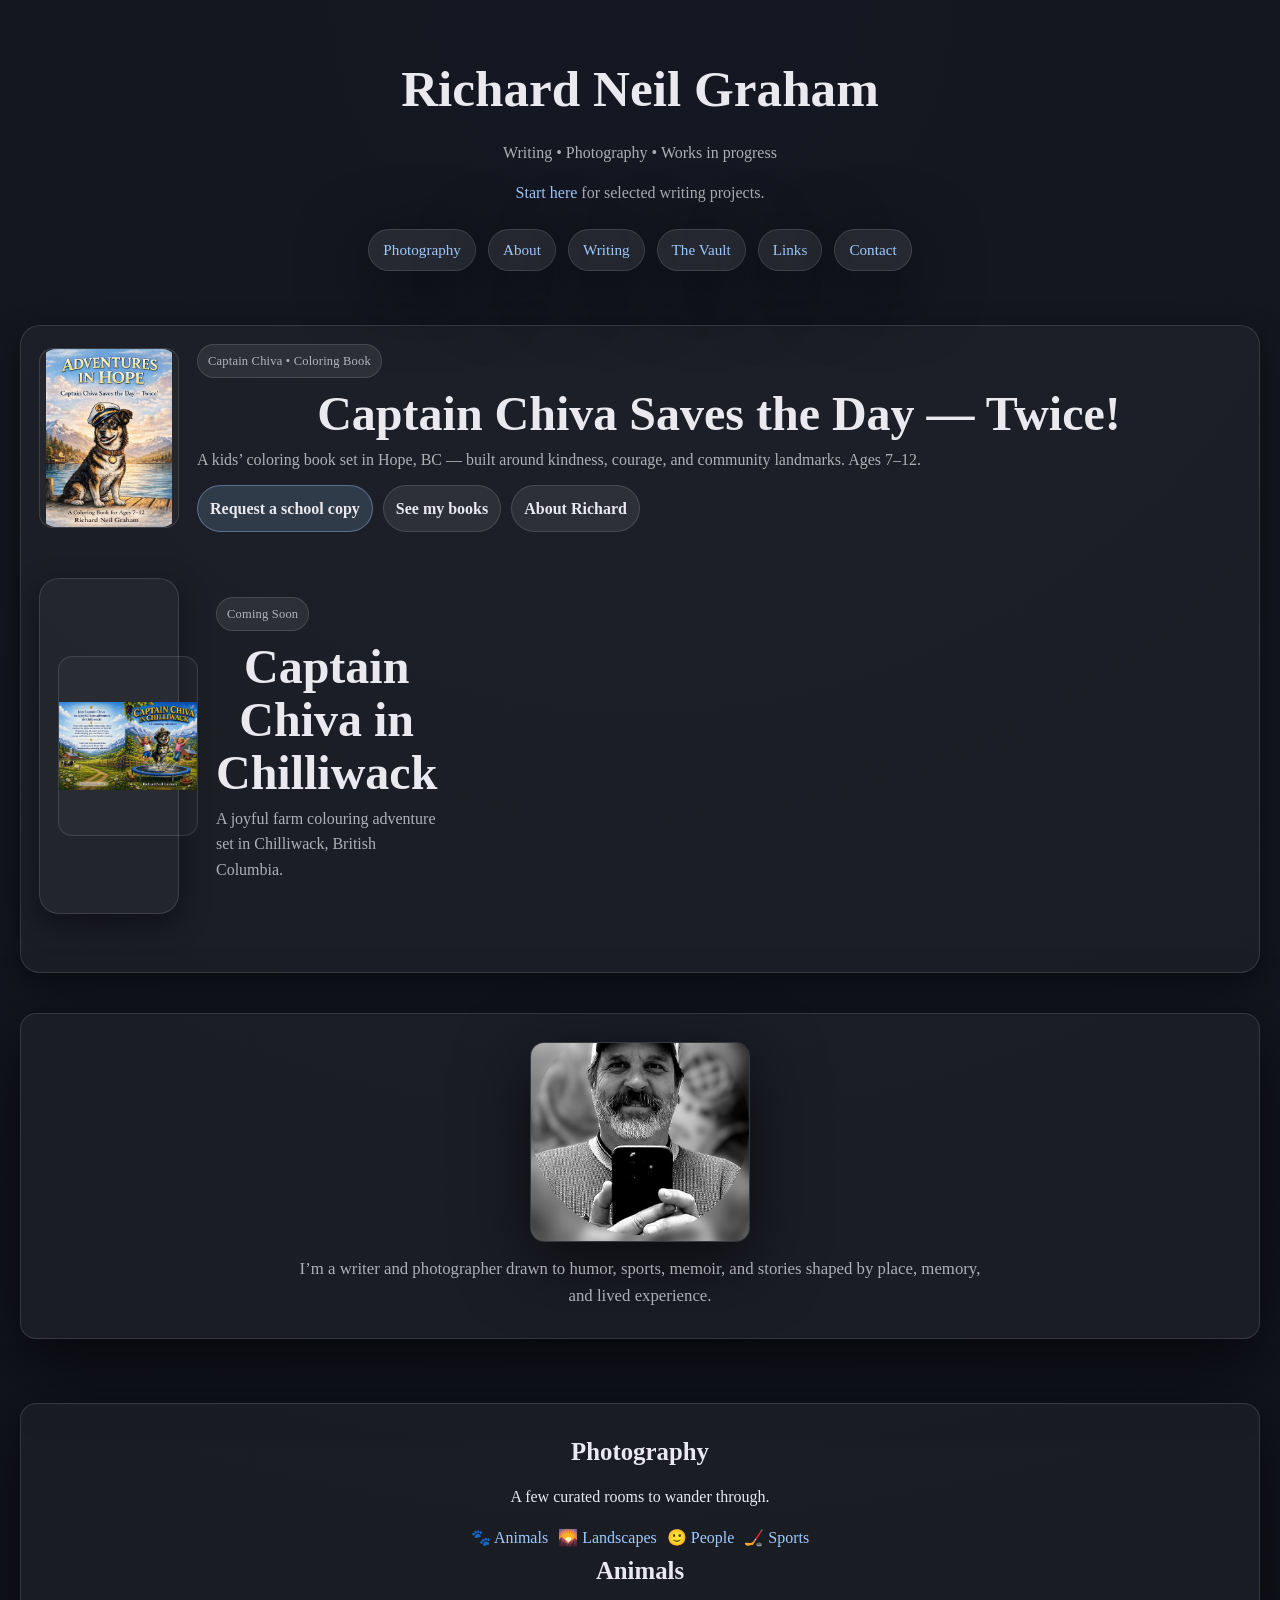
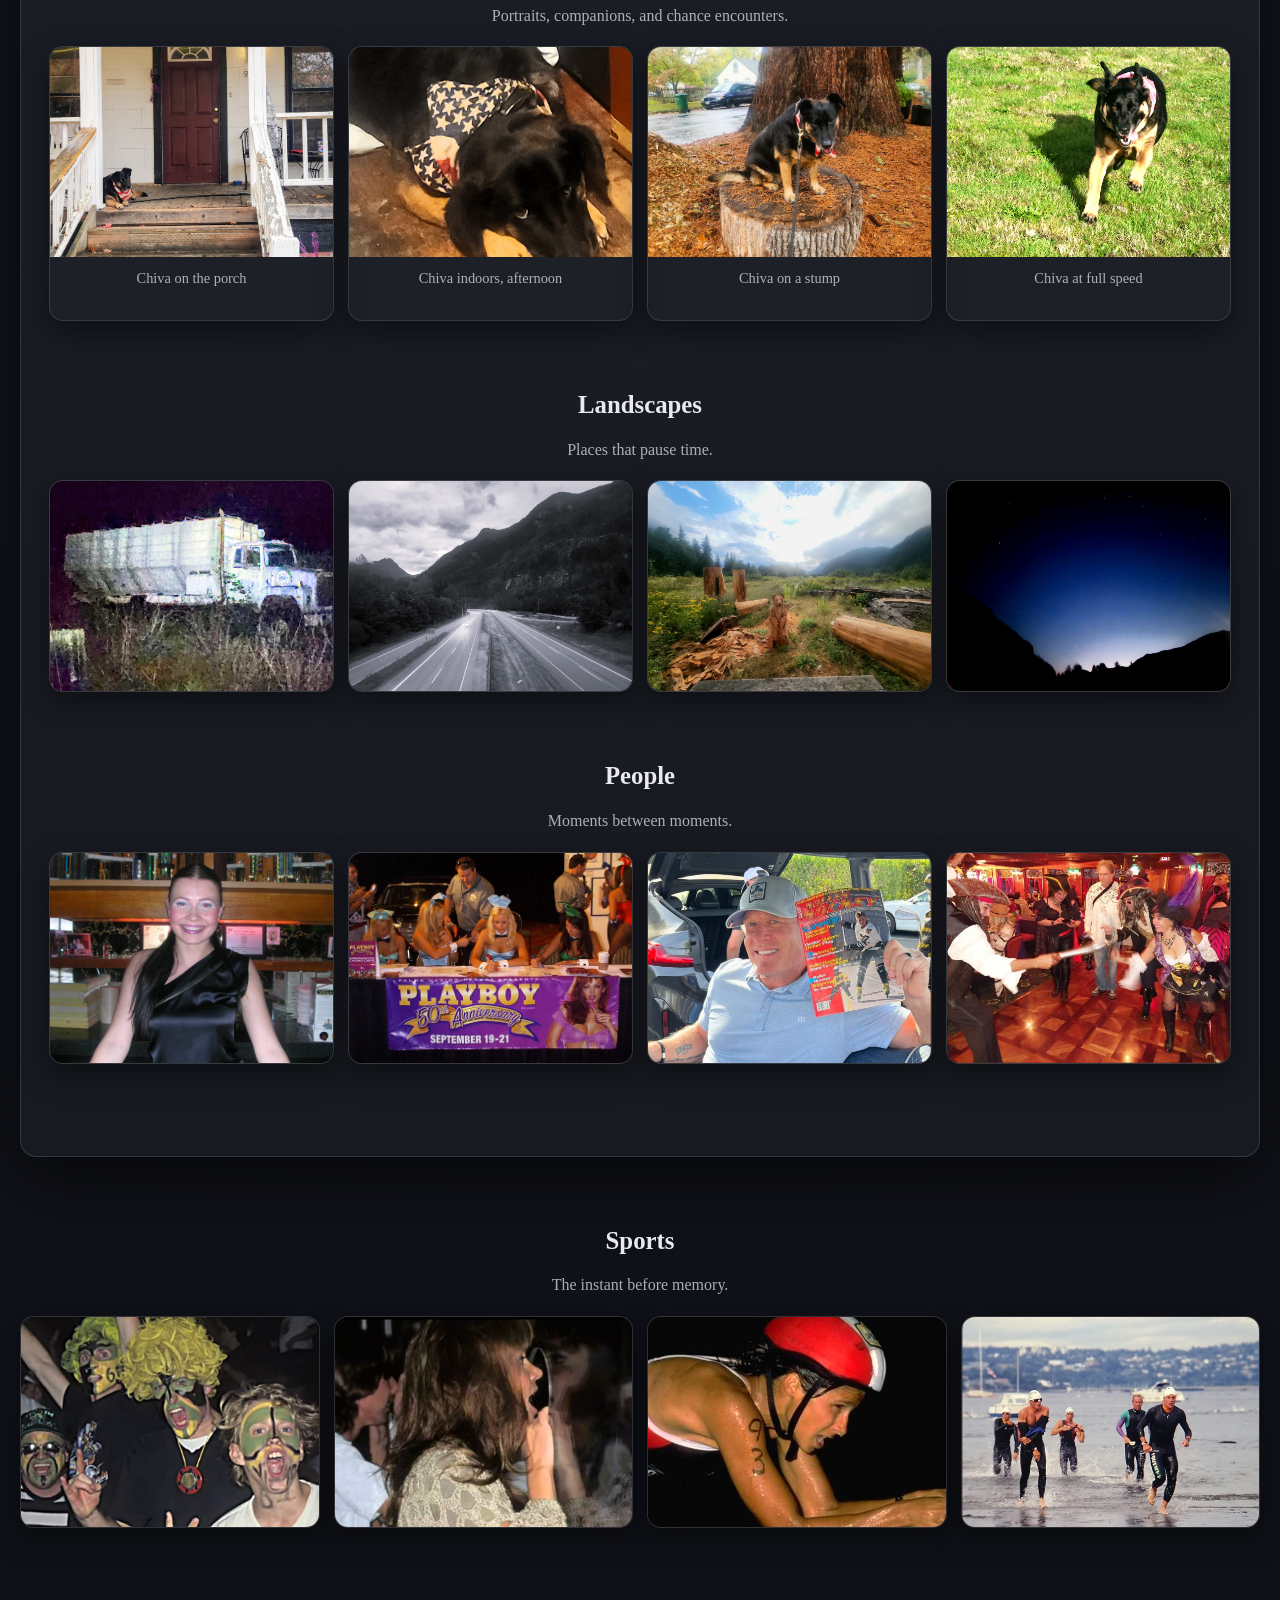
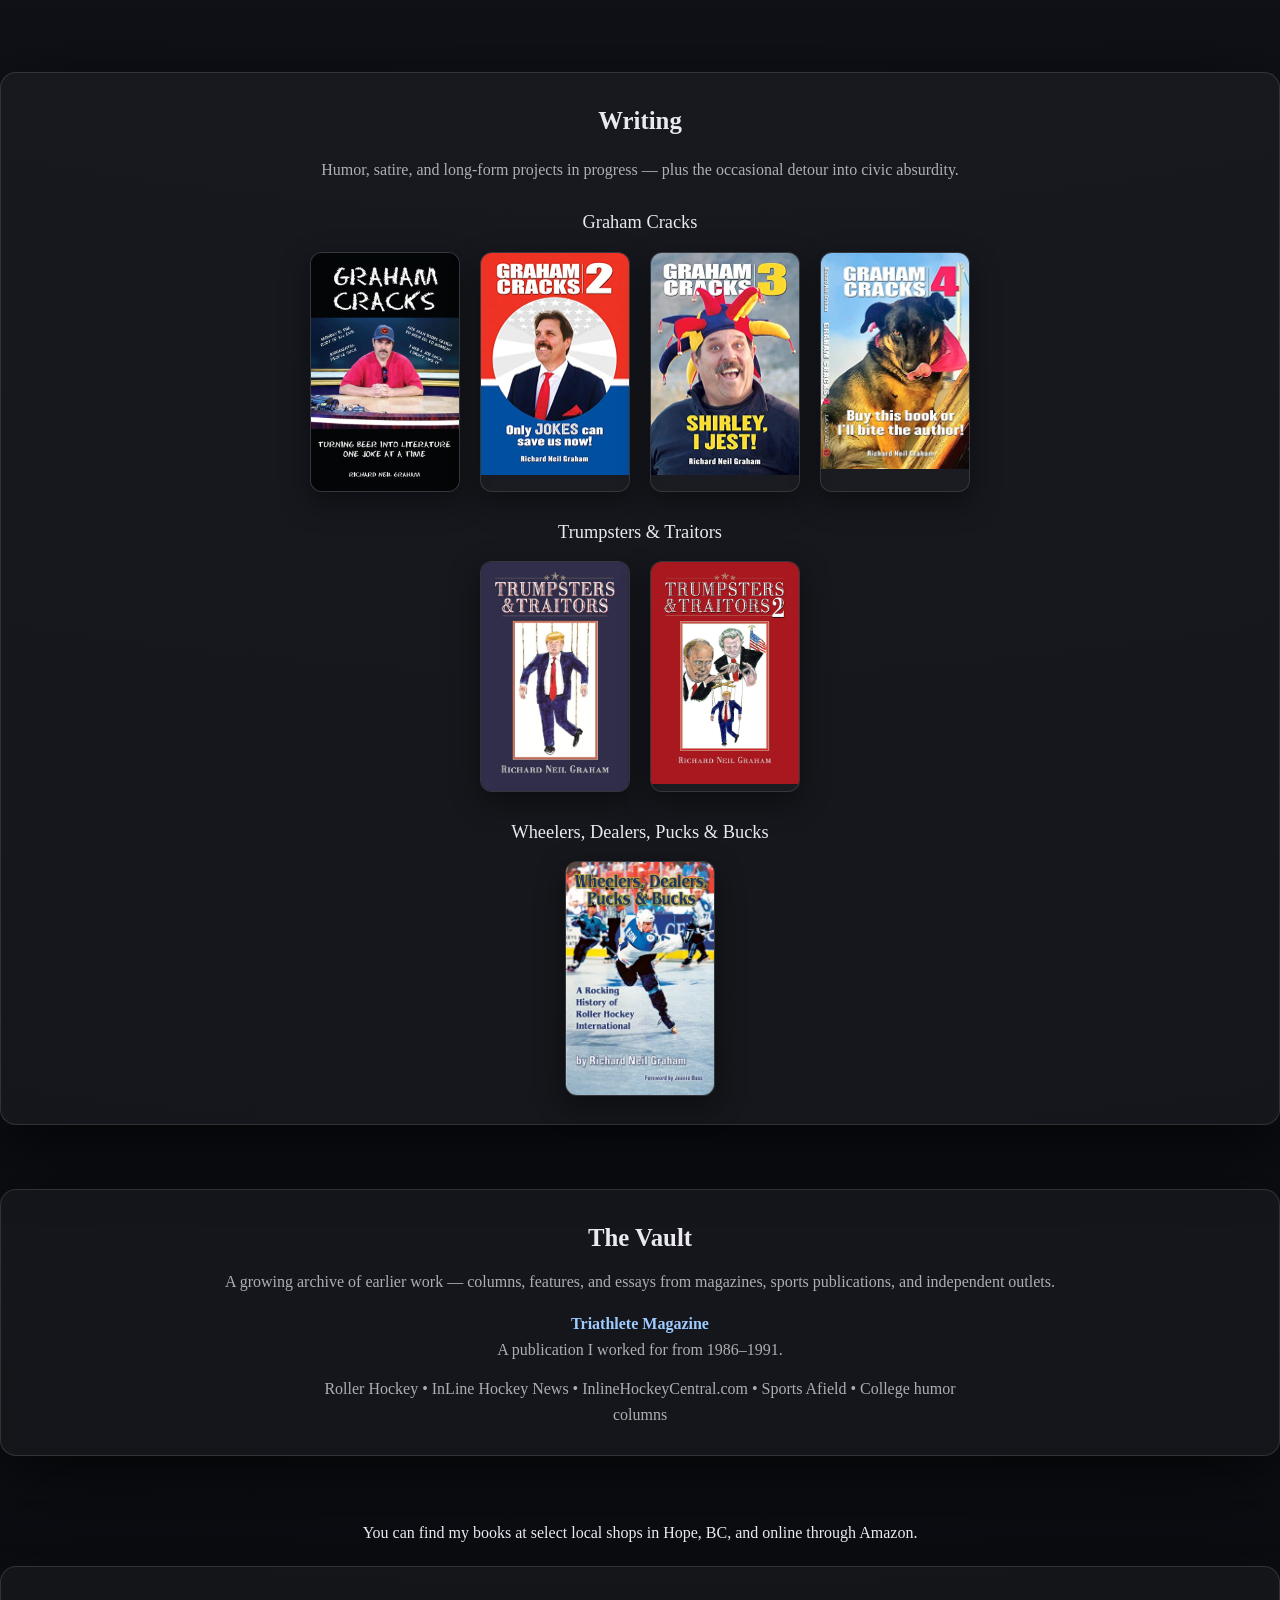
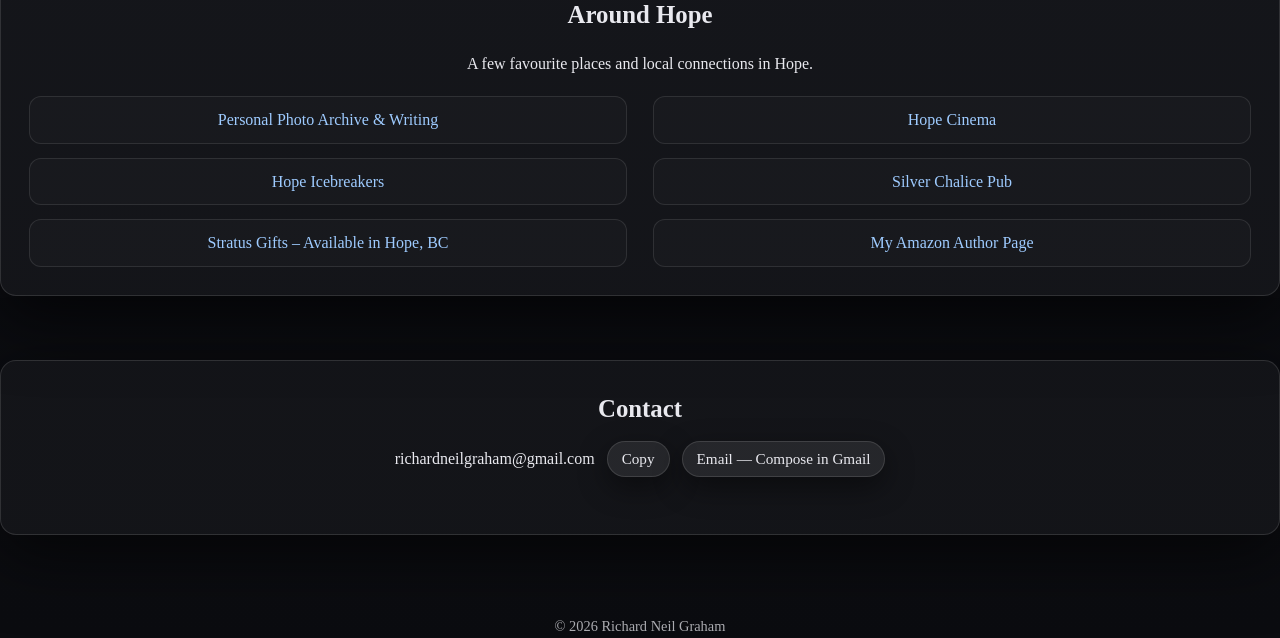
==== commit cca3df49: "Update index.html" ====
--- a/index.html
+++ b/index.html
@@ -1,6 +1,8 @@
 <!doctype html>
 <html lang="en">
 <head>
+  <head>
+  <link rel="stylesheet" href="style.css">
   <meta charset="utf-8" />
   <meta name="viewport" content="width=device-width, initial-scale=1" />
   <title>Richard Neil Graham</title>
--- a/style.css
+++ b/style.css
@@ -0,0 +1,31 @@
+body {
+  background: #0b1020;
+  color: #f3f1ea;
+  font-family: Georgia, serif;
+  margin: 0;
+  padding: 0;
+}
+
+.feature-card {
+  display: grid;
+  grid-template-columns: 220px 1fr;
+  gap: 28px;
+  align-items: center;
+  background: rgba(255,255,255,0.03);
+  border-radius: 28px;
+  padding: 28px;
+  margin-bottom: 40px;
+}
+
+.feature-cover img {
+  width: 100%;
+  height: auto;
+  display: block;
+  border-radius: 16px;
+}
+
+.feature-card h2 {
+  font-size: 3rem;
+  line-height: 1.1;
+  margin-bottom: 12px;
+}
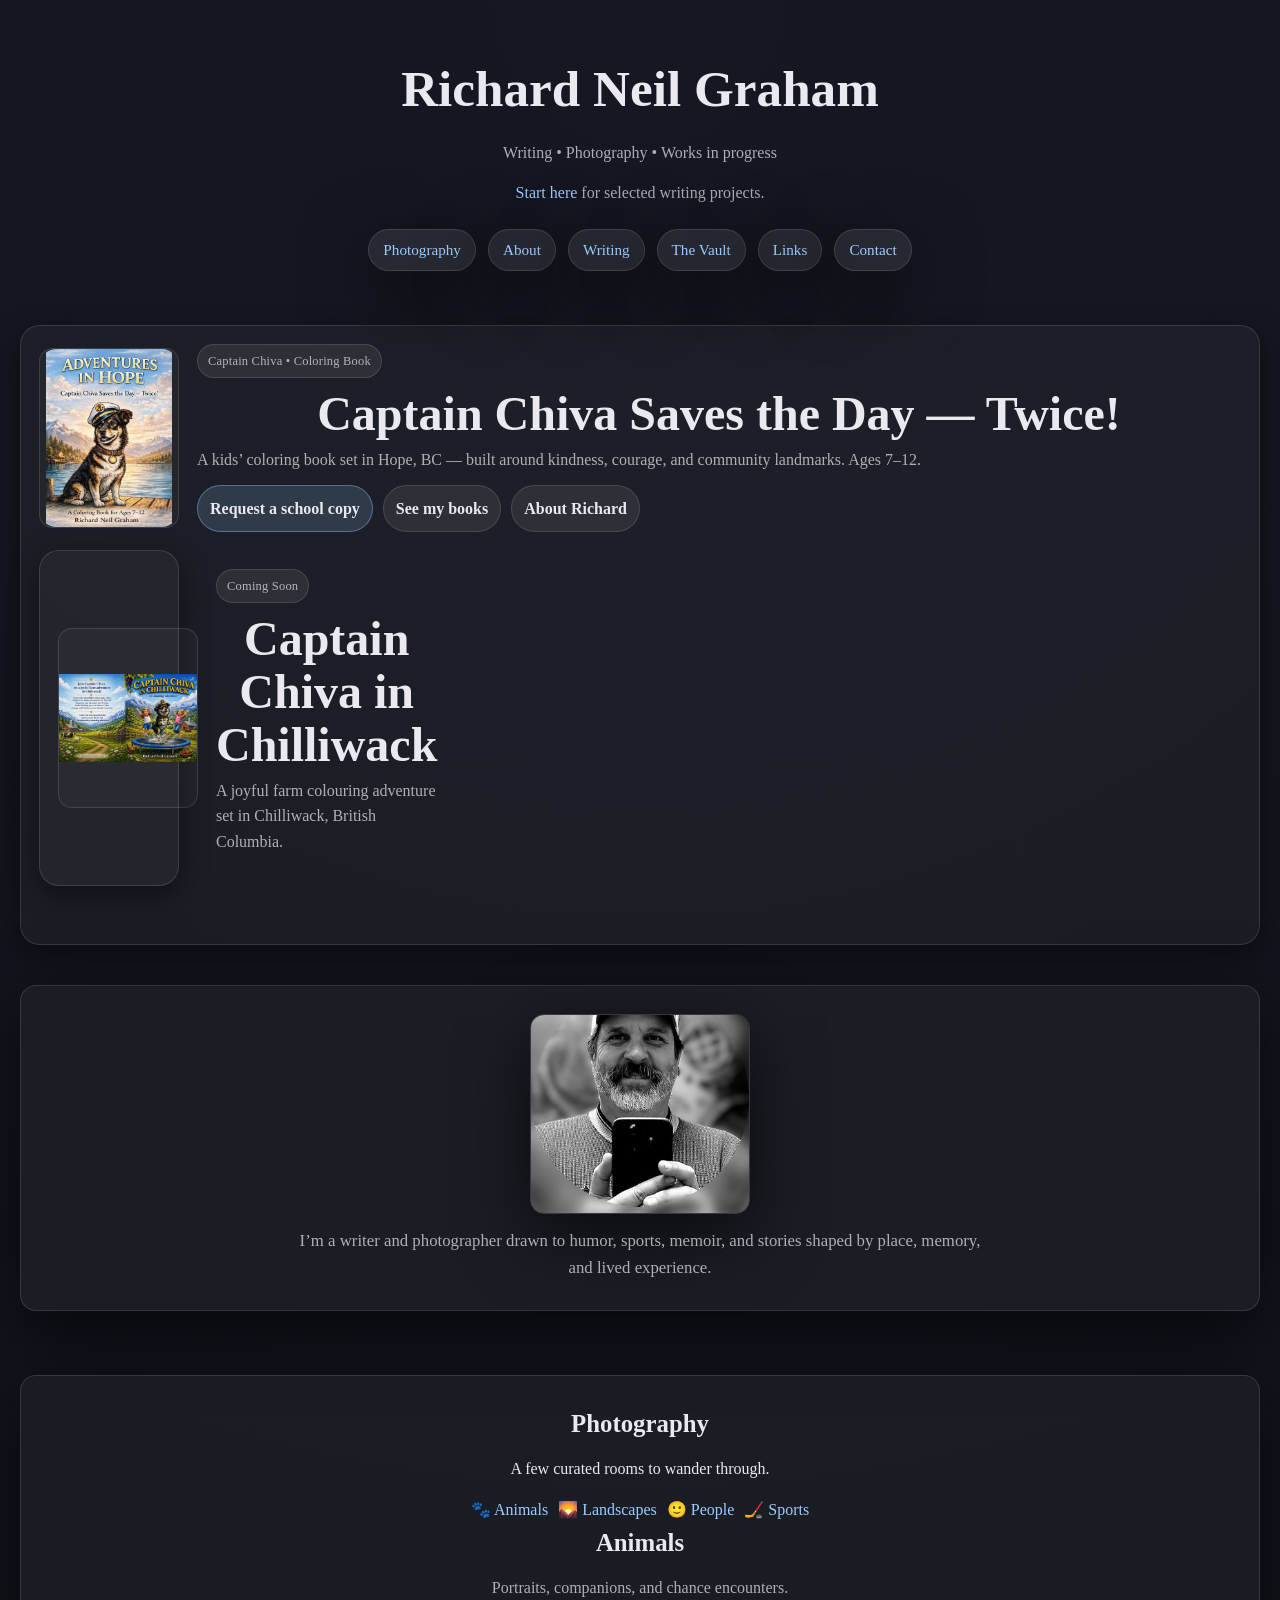
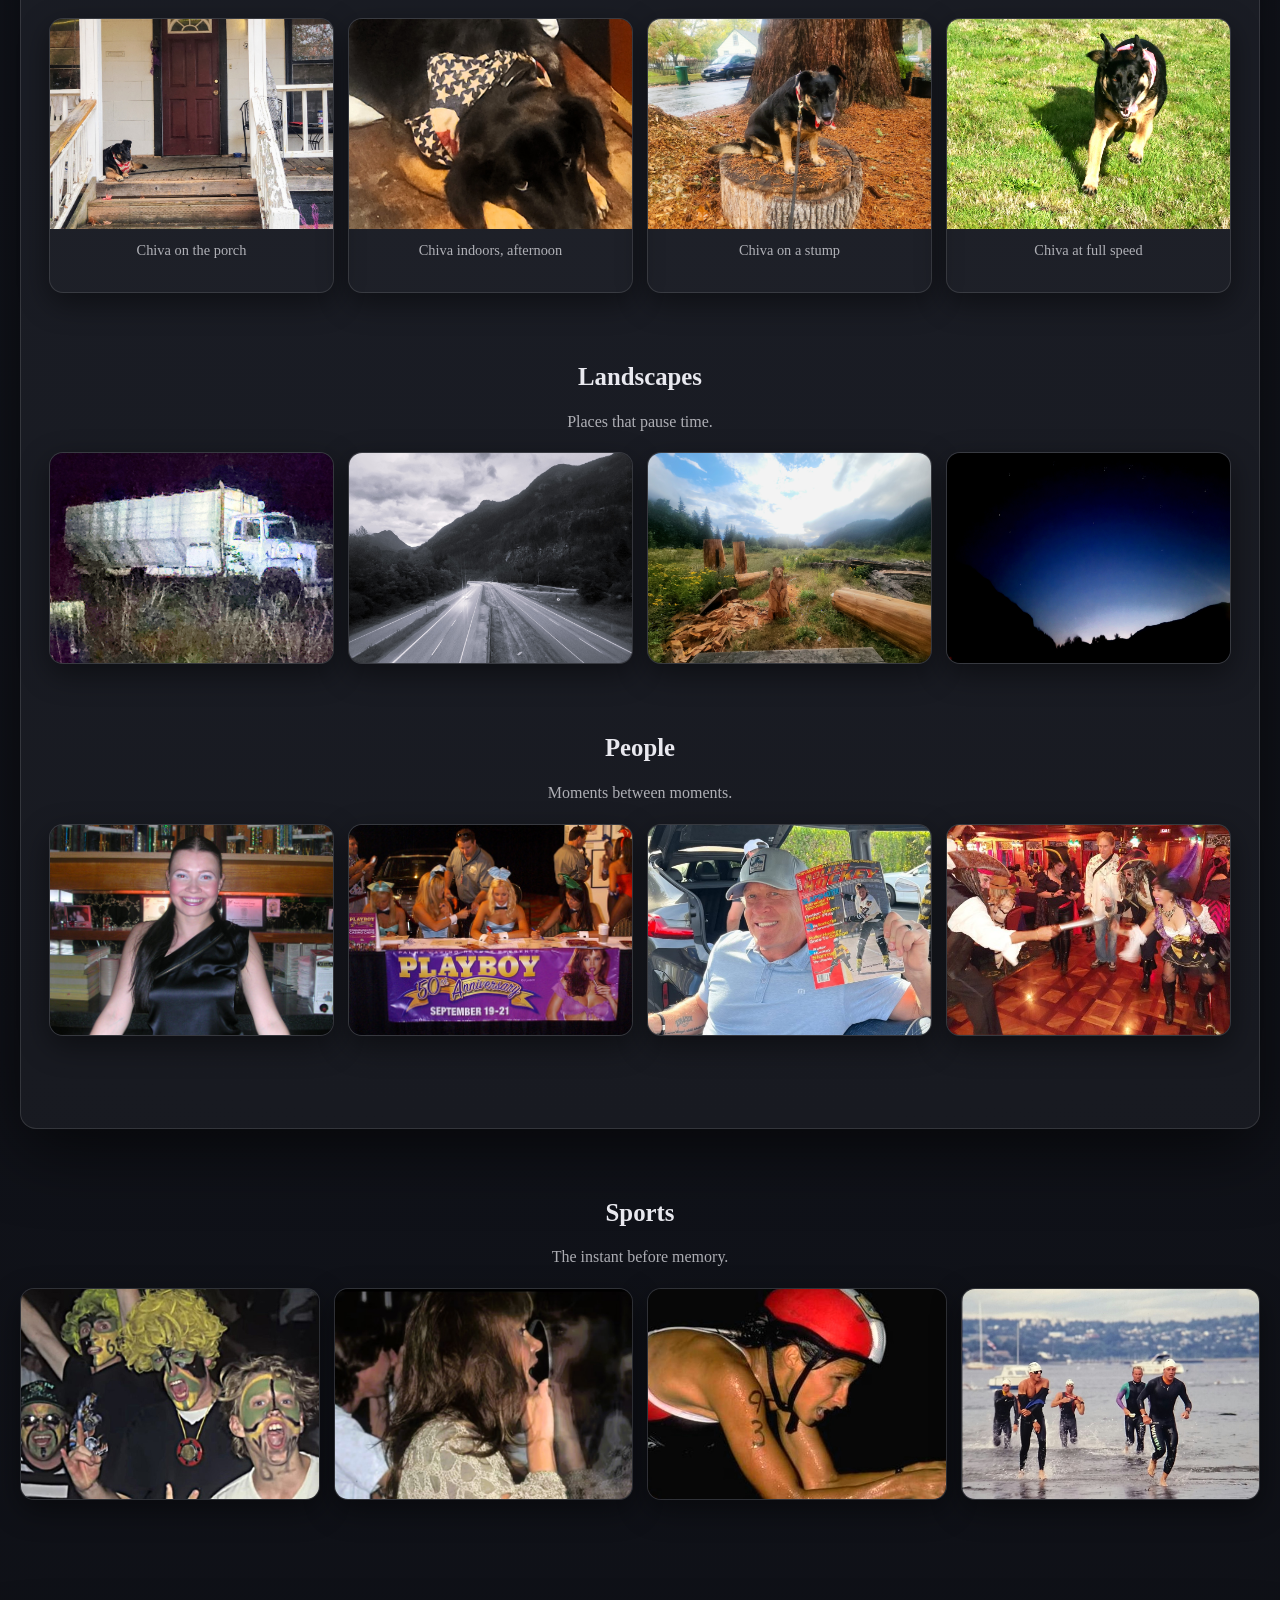
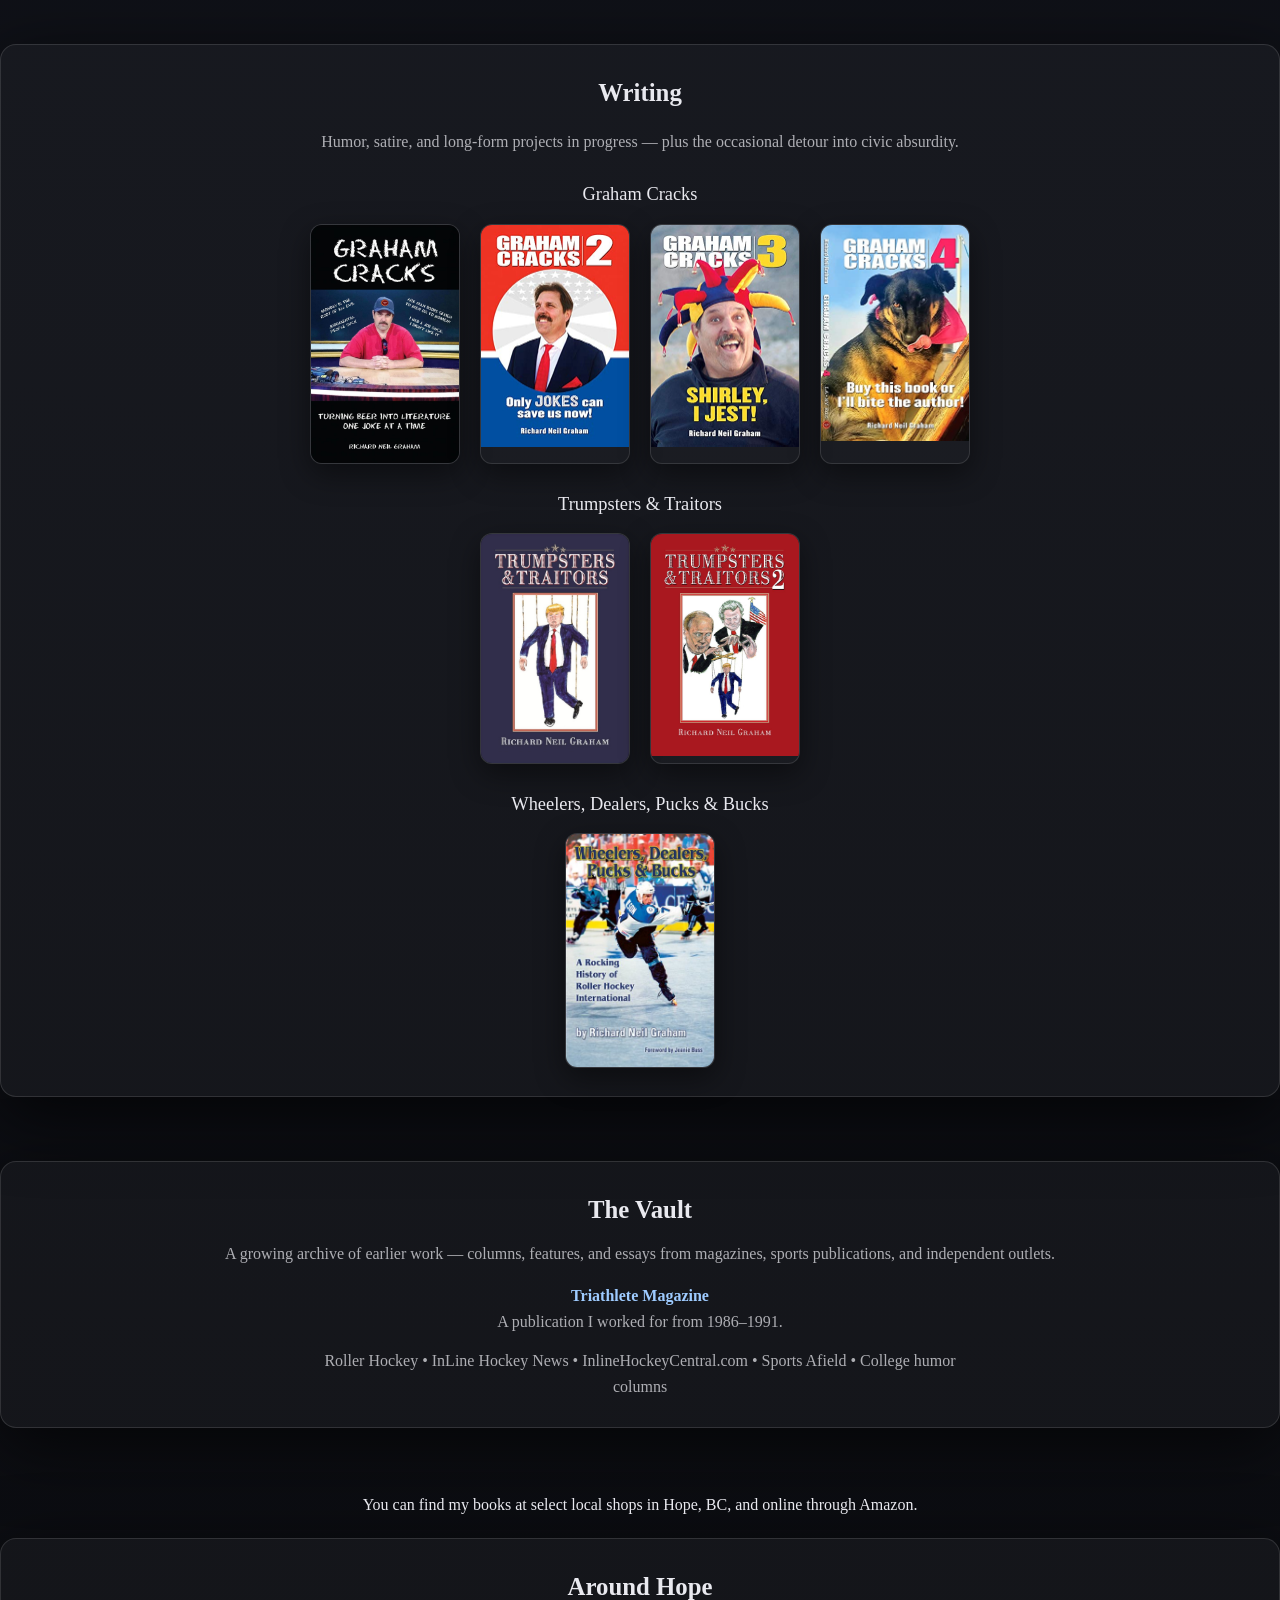
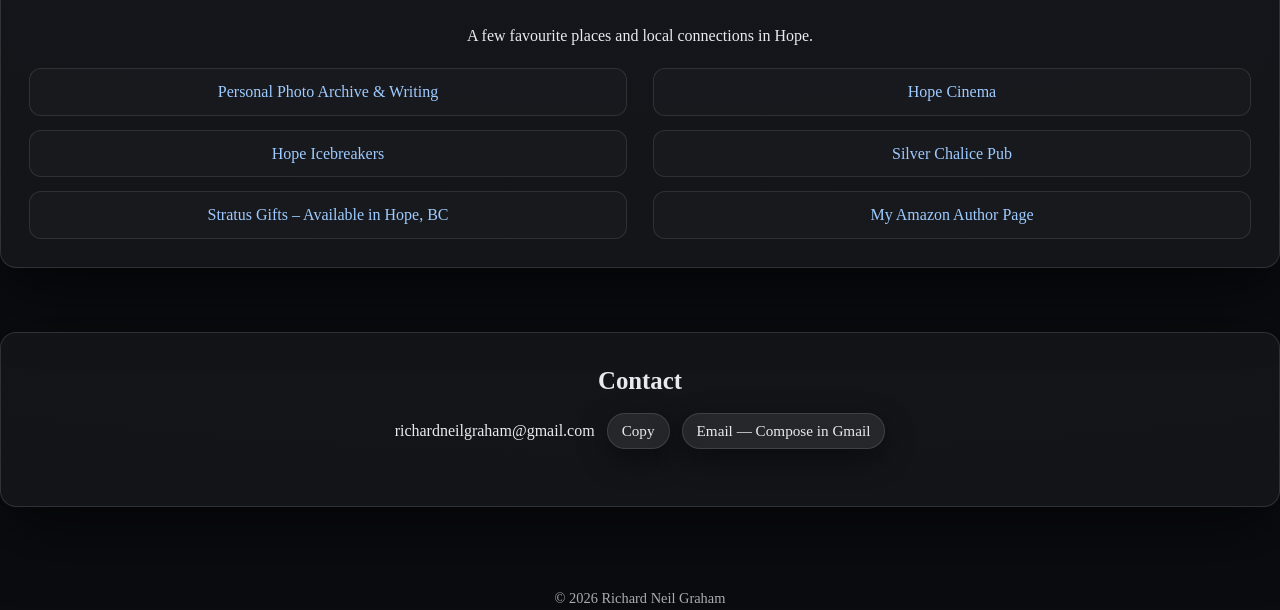
==== commit a7ee0ded: "Update index.html" ====
--- a/index.html
+++ b/index.html
@@ -430,7 +430,7 @@
         <a class="btn" href="#about">About Richard</a>
       </div>
     </div>
-  <div class="feature-card" style="margin-top: 28px;">
+  <div class="feature-card">
 
     <div class="feature-cover">
       <img src="images/captain-chiva-chilliwack-proof-cover.jpg"
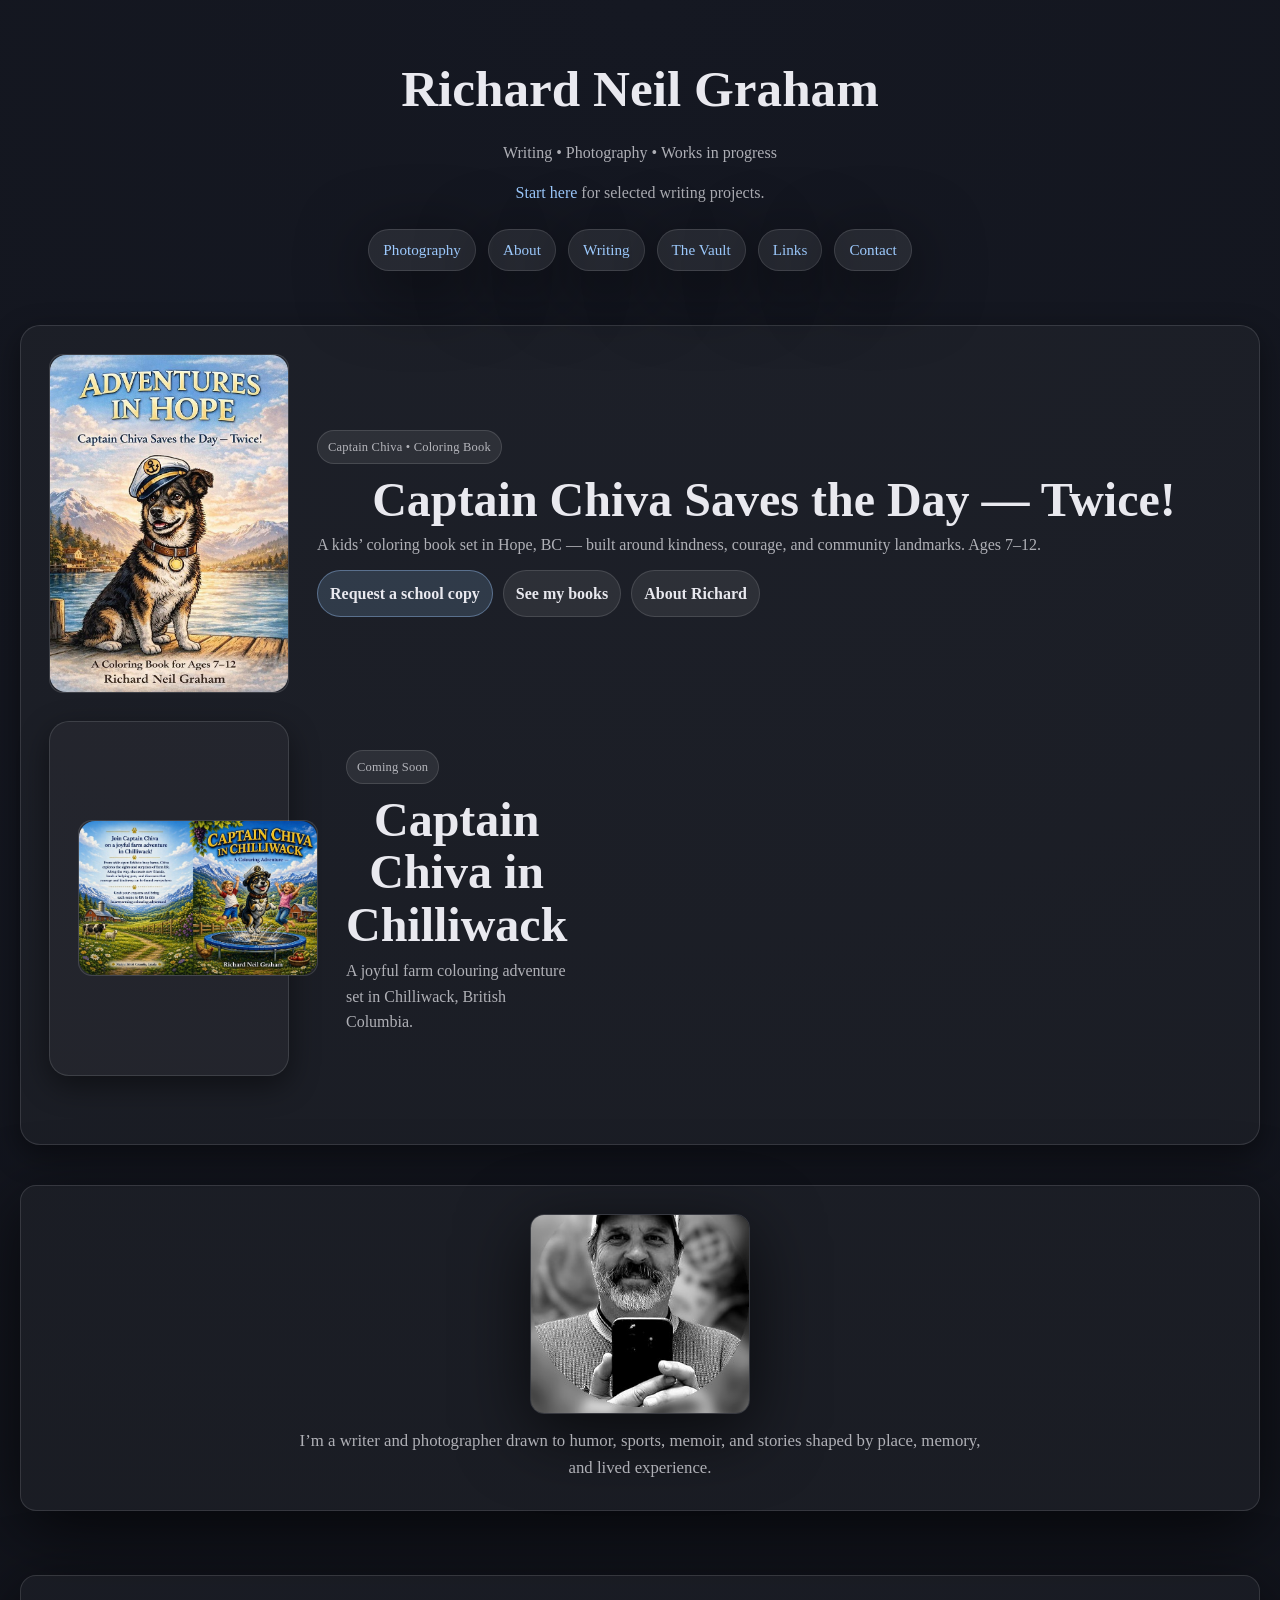
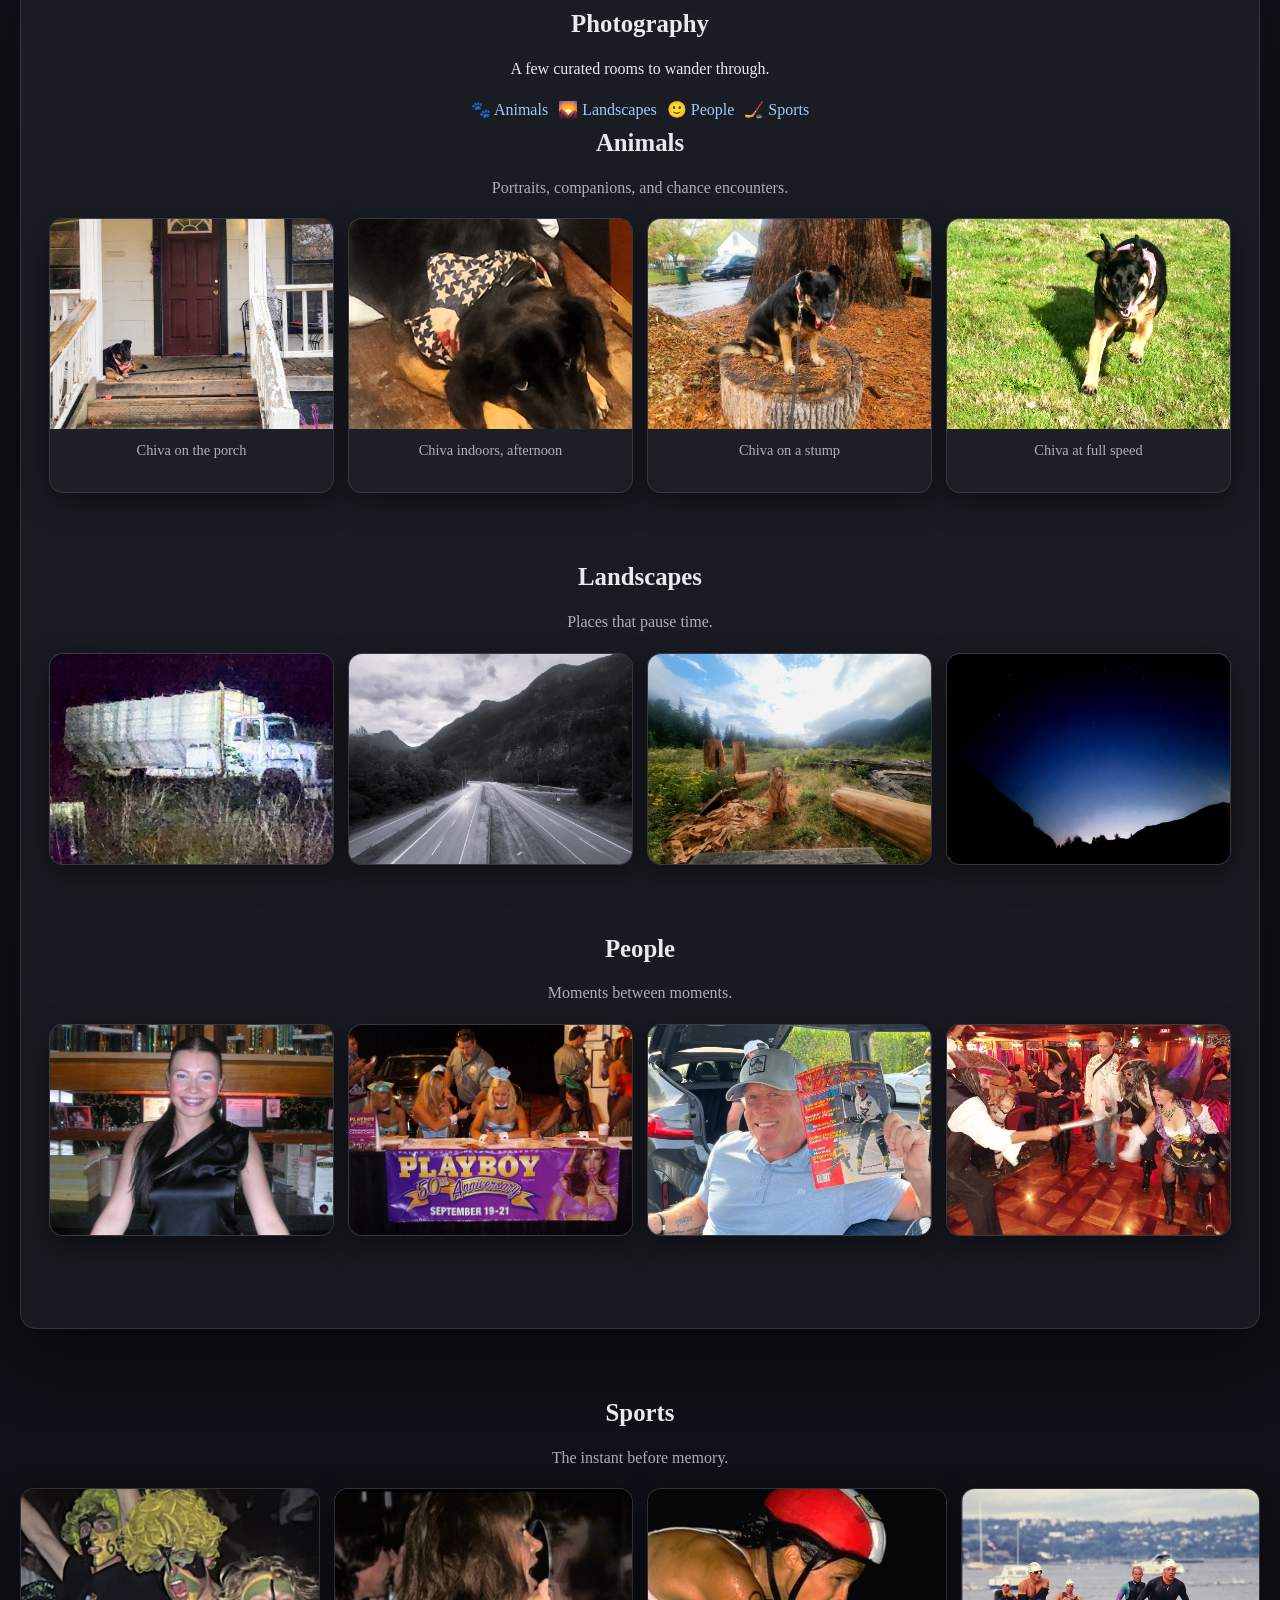
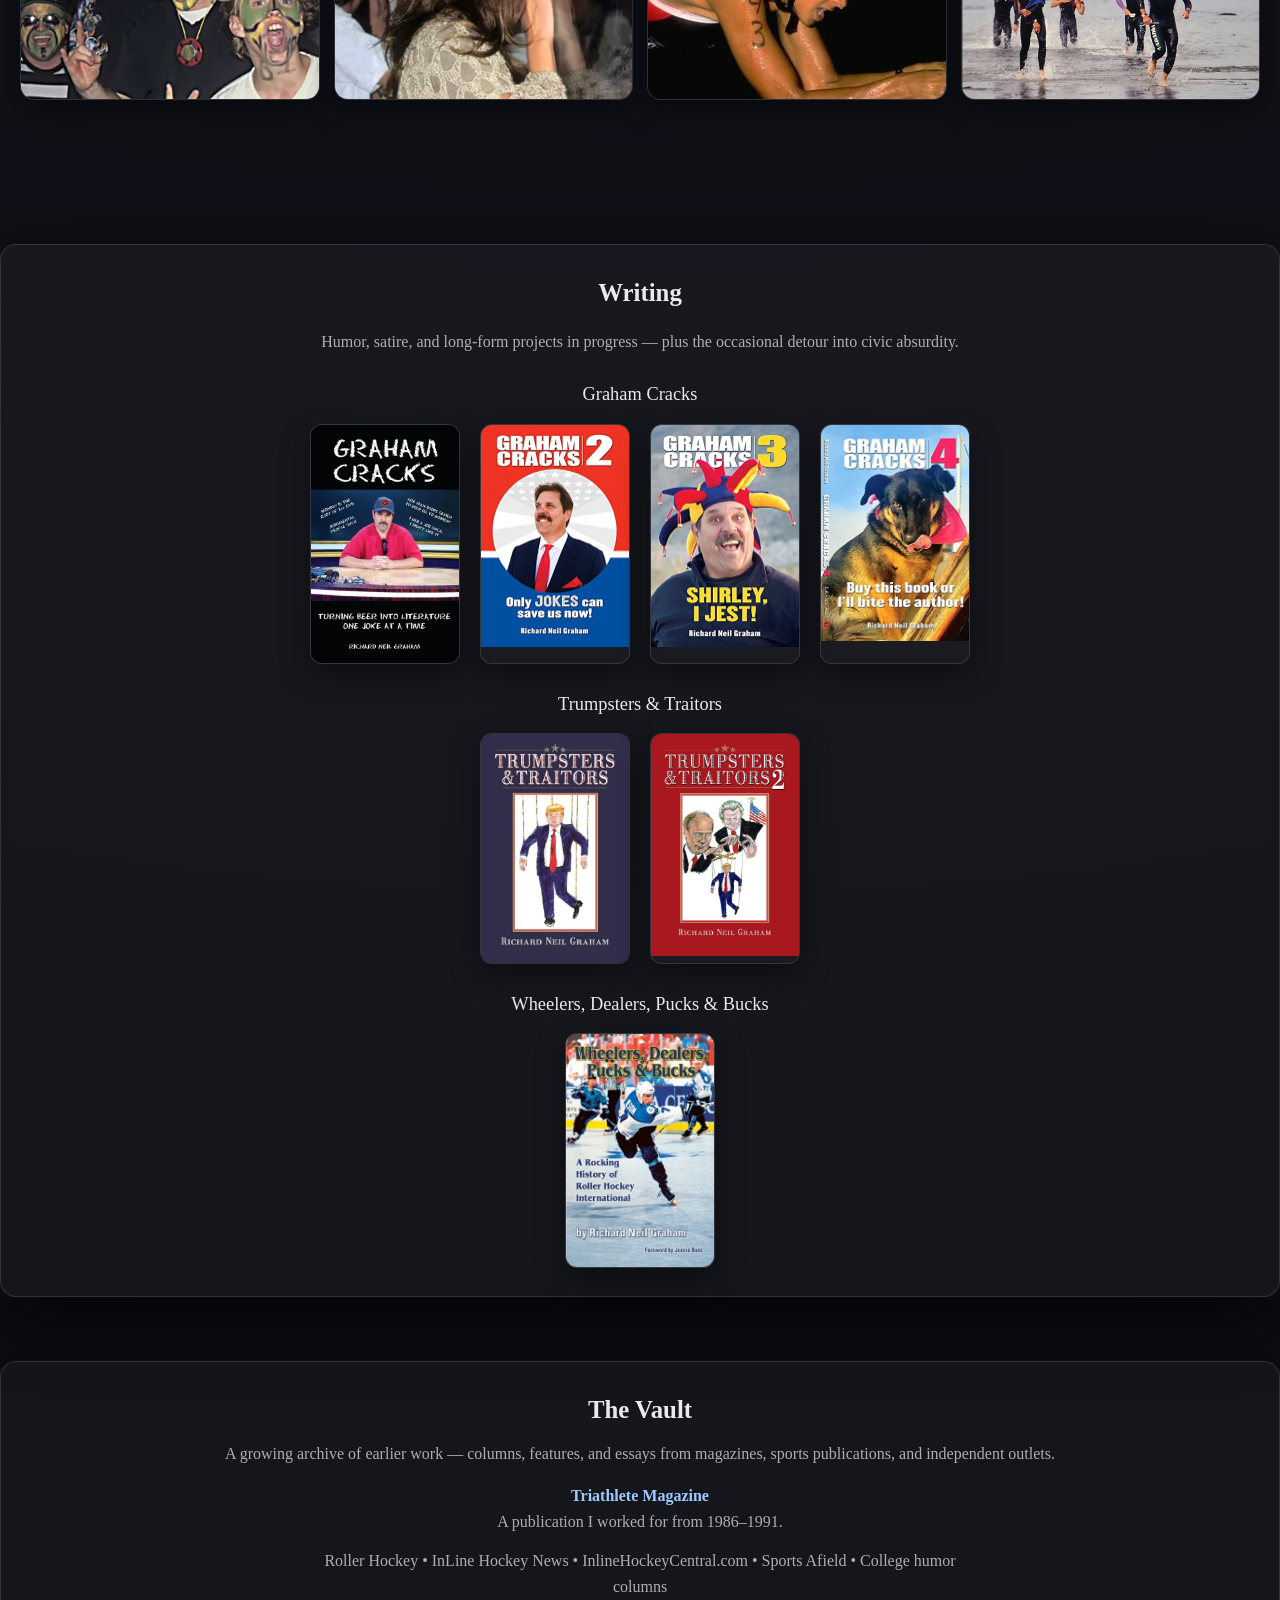
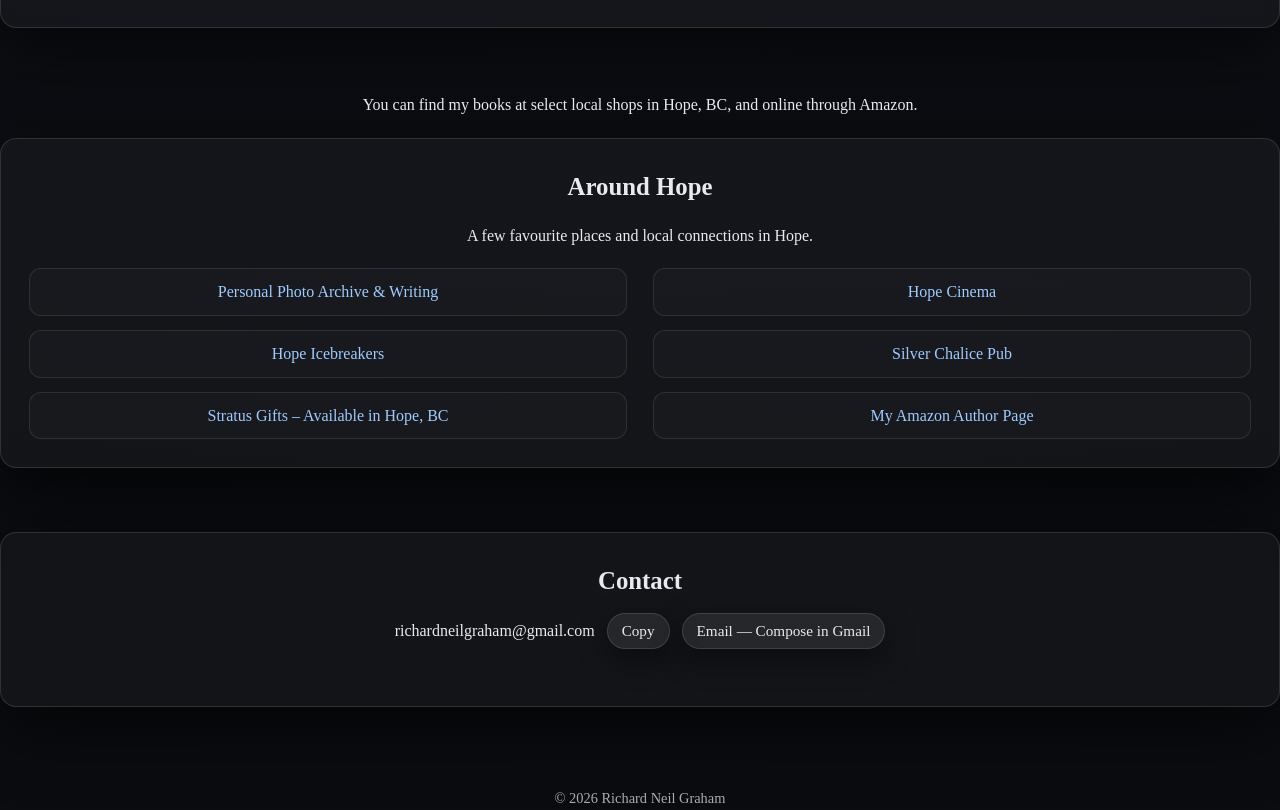
==== commit 5df98c29: "Update index.html" ====
--- a/index.html
+++ b/index.html
@@ -295,23 +295,25 @@
   margin: 34px 0;
 }
 .feature-card{
-  display:grid;
-  grid-template-columns: 140px 1fr;
-  gap: 18px;
-  align-items:center;
-  background: var(--card);
-  border: 1px solid var(--border);
-  border-radius: calc(var(--radius) + 4px);
-  padding: 18px;
-  box-shadow: var(--shadowSoft);
-}
+    display:grid;
+    grid-template-columns: 240px 1fr;
+    gap: 28px;
+    align-items:center;
+    background: var(--card);
+    border: 1px solid var(--border);
+    border-radius: calc(var(--radius) + 4px);
+    padding: 28px;
+    box-shadow: var(--shadowSoft);
+}
+
 .feature-cover{
-  width: 140px;
-  height: 180px;
-  border-radius: 14px;
-  border: 1px solid var(--border);
-  overflow:hidden;
-  background: rgba(255,255,255,.03);
+    width: 240px;
+    height: auto;
+    border-radius: 14px;
+    border: 1px solid var(--border);
+    overflow:hidden;
+    background: rgba(255,255,255,.03);
+}
   display:flex;
   align-items:center;
   justify-content:center;
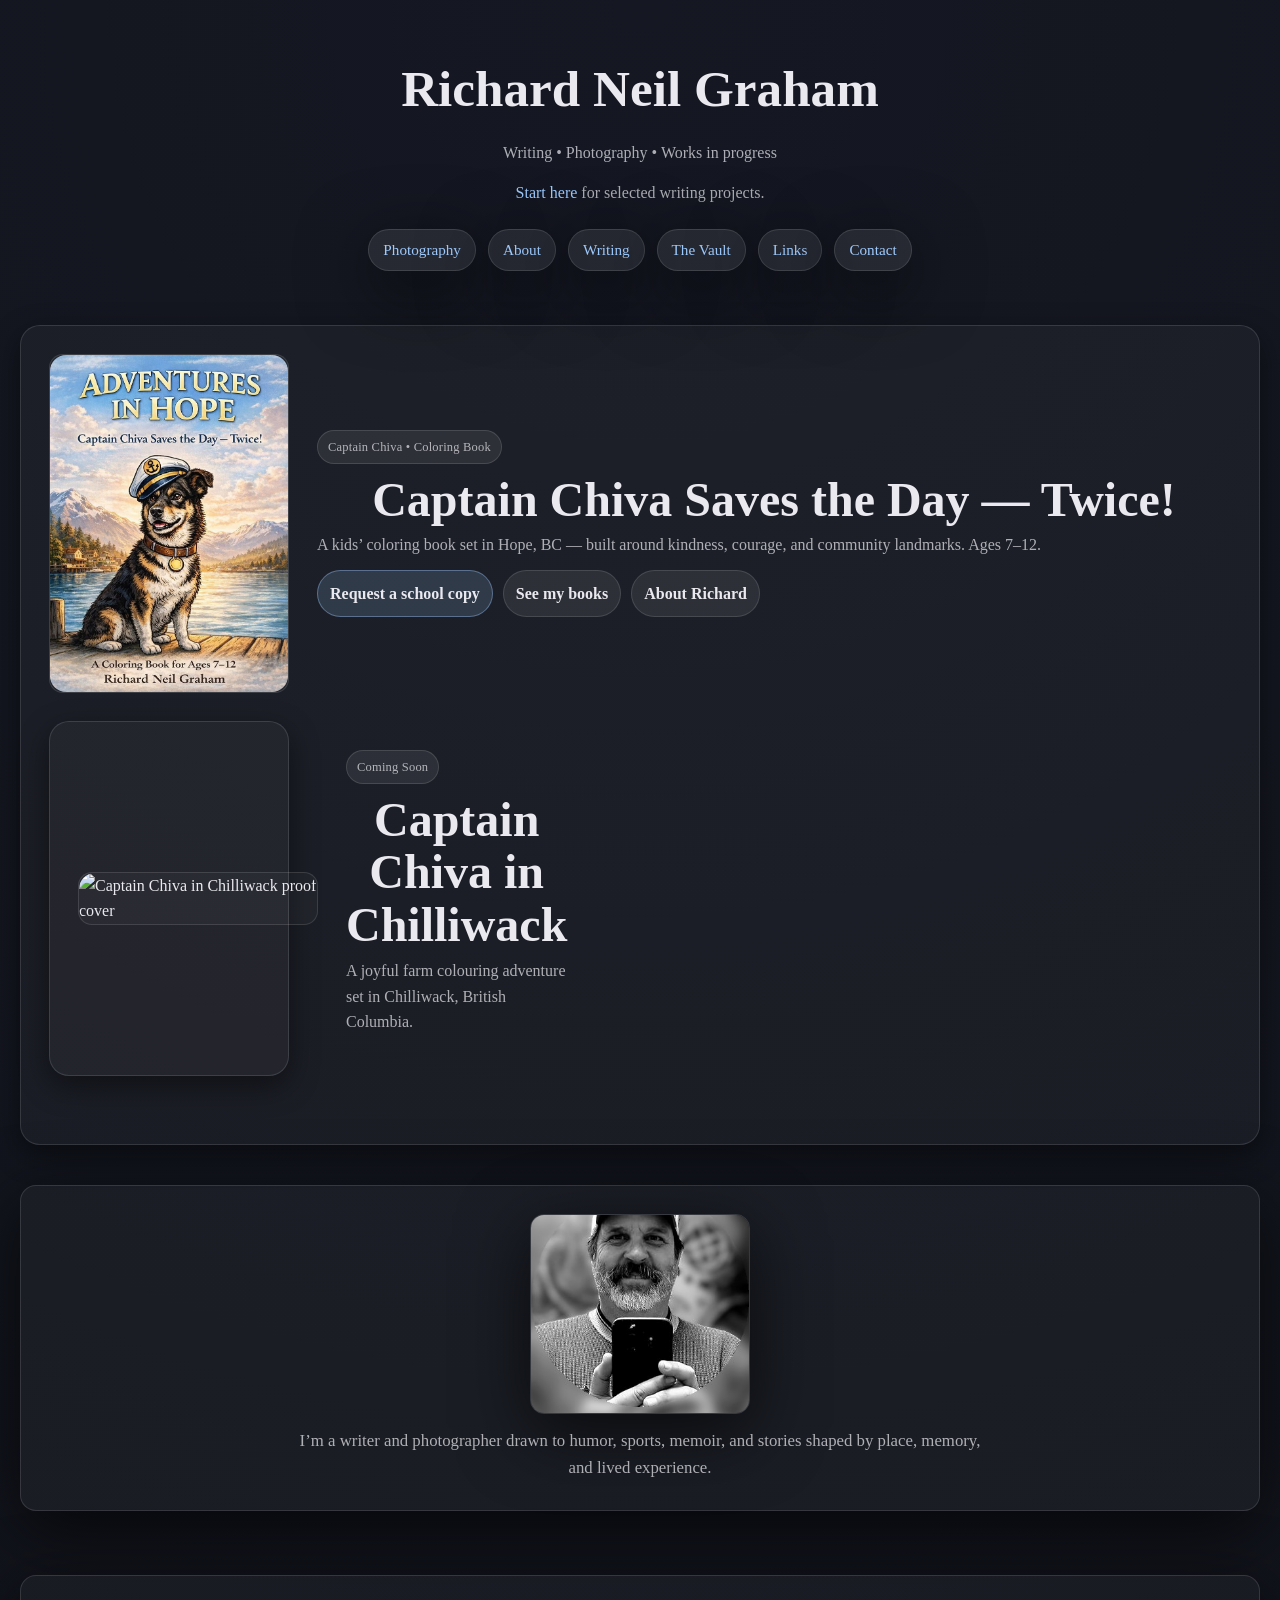
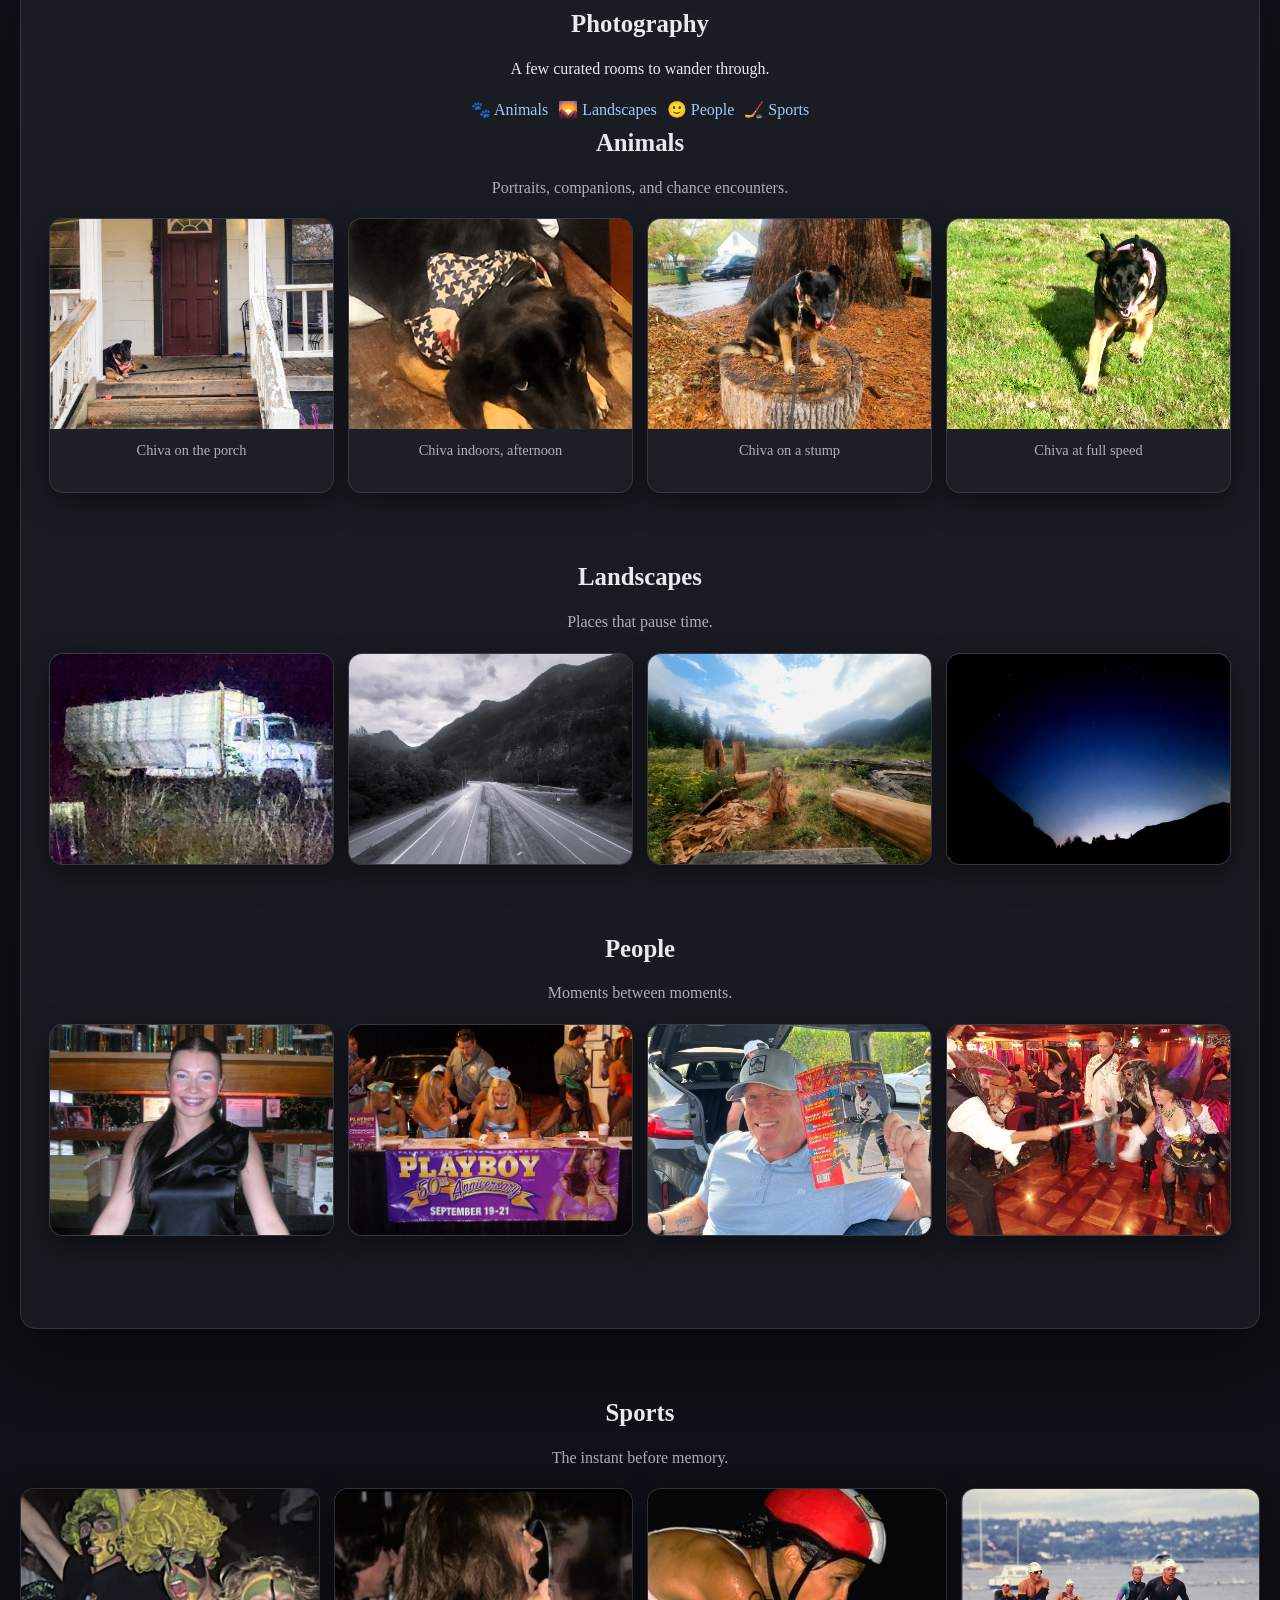
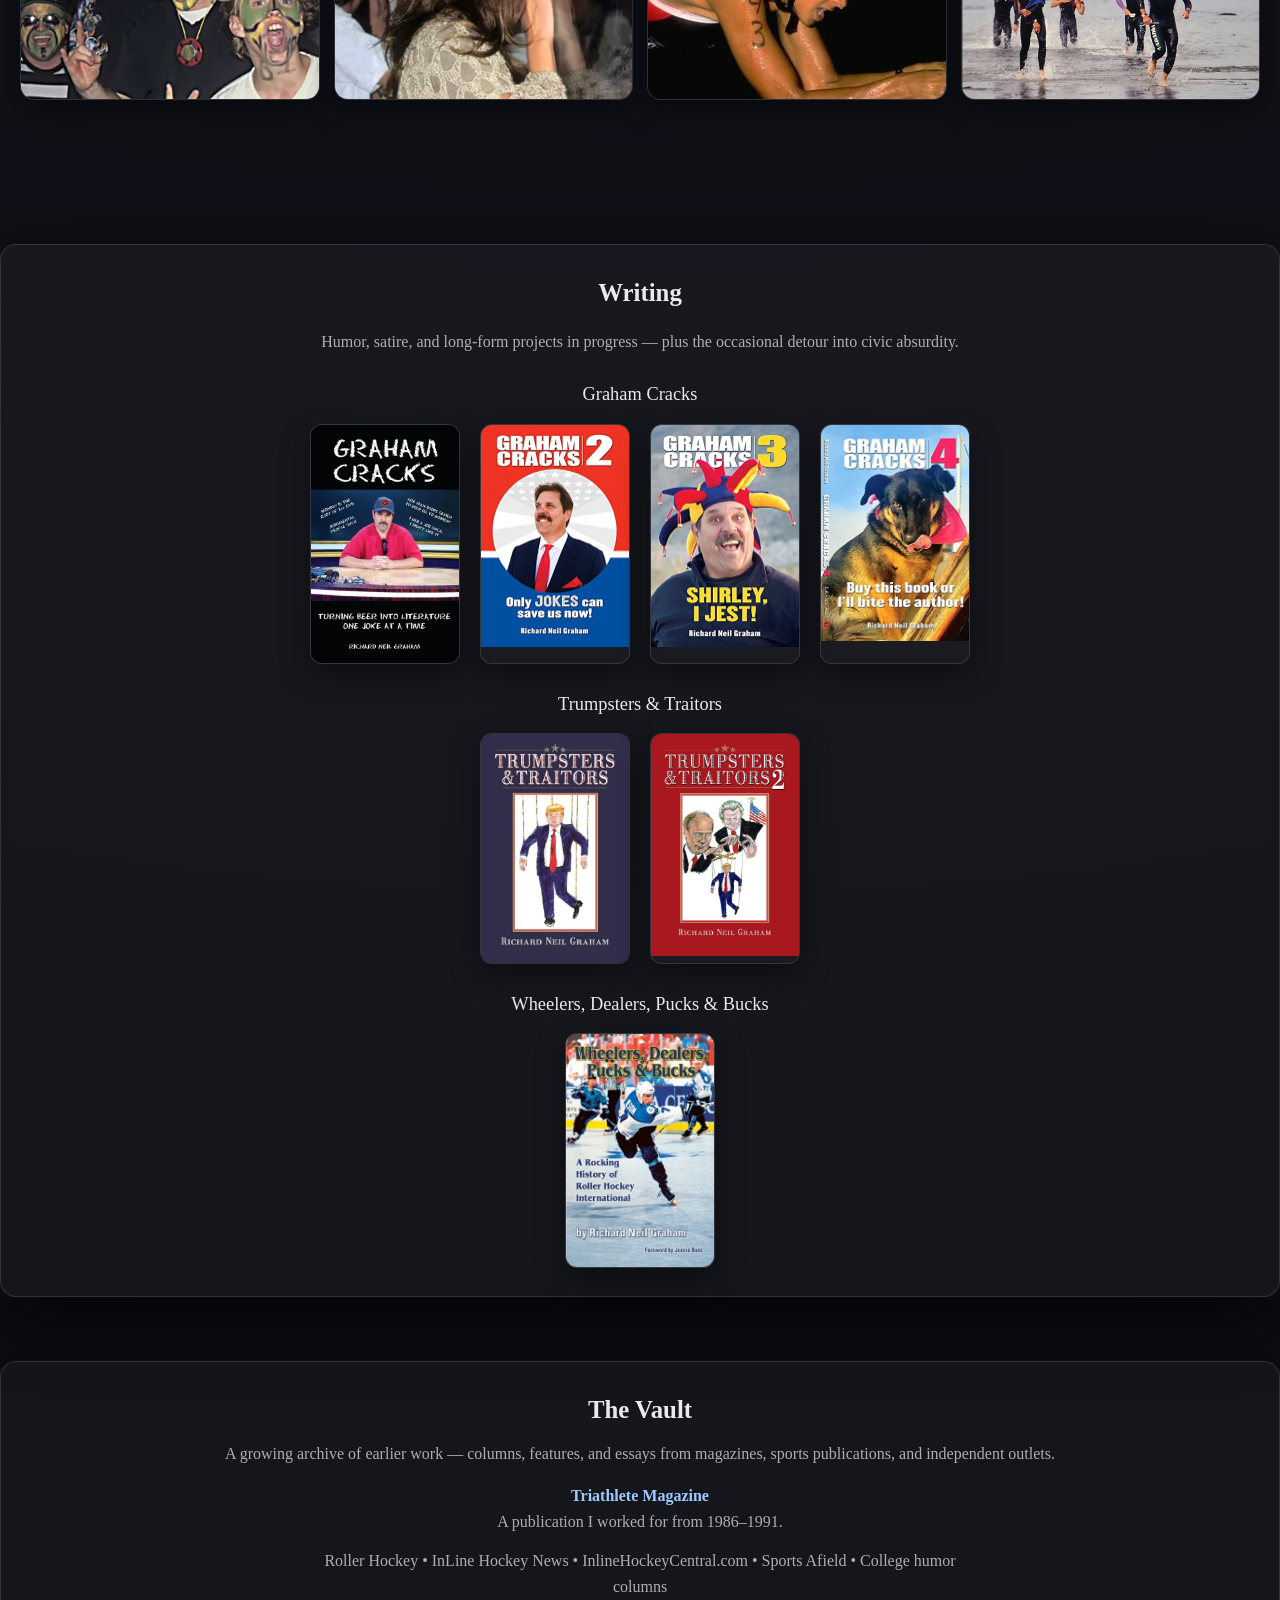
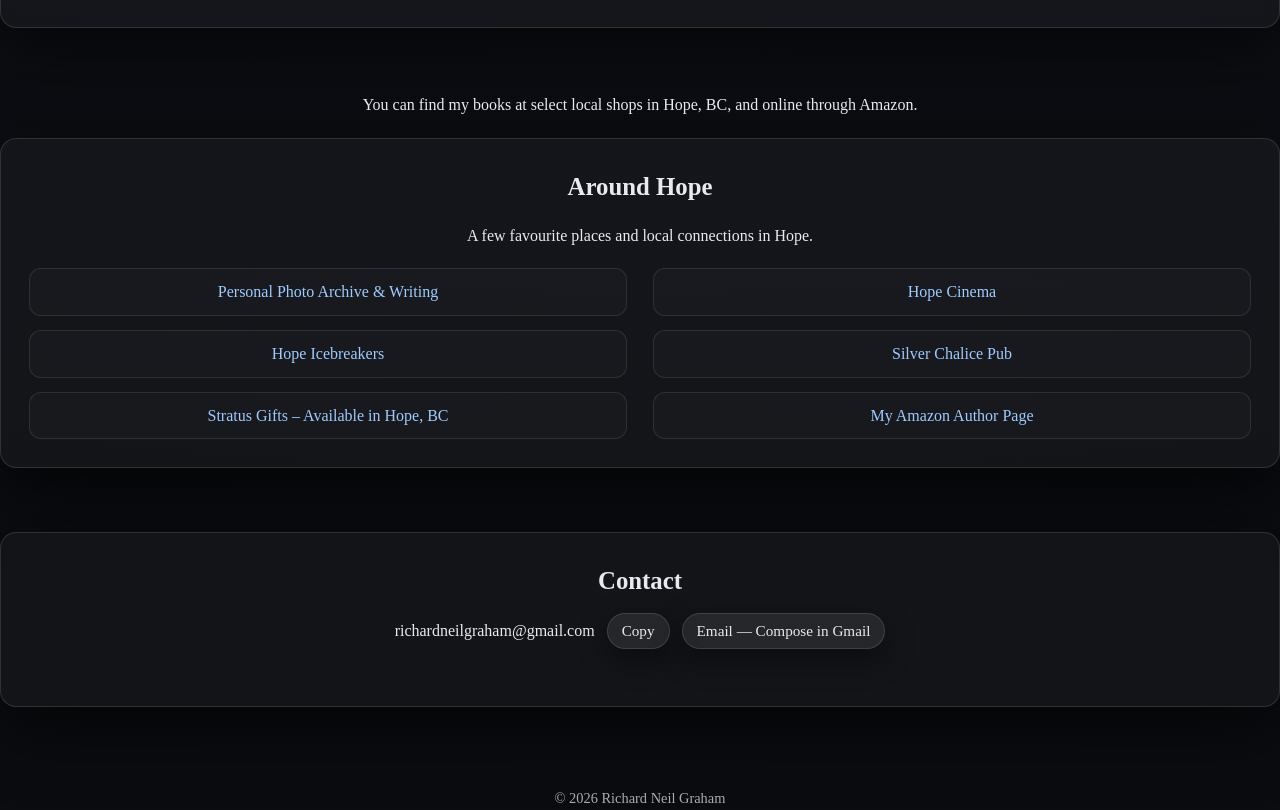
==== commit cfa2b01a: "Update index.html" ====
--- a/index.html
+++ b/index.html
@@ -435,7 +435,7 @@
   <div class="feature-card">
 
     <div class="feature-cover">
-      <img src="images/captain-chiva-chilliwack-proof-cover.jpg"
+      <img src="images/captain-chiva-chilliwack-cover.jpg"
            alt="Captain Chiva in Chilliwack proof cover"
            loading="lazy">
     </div>
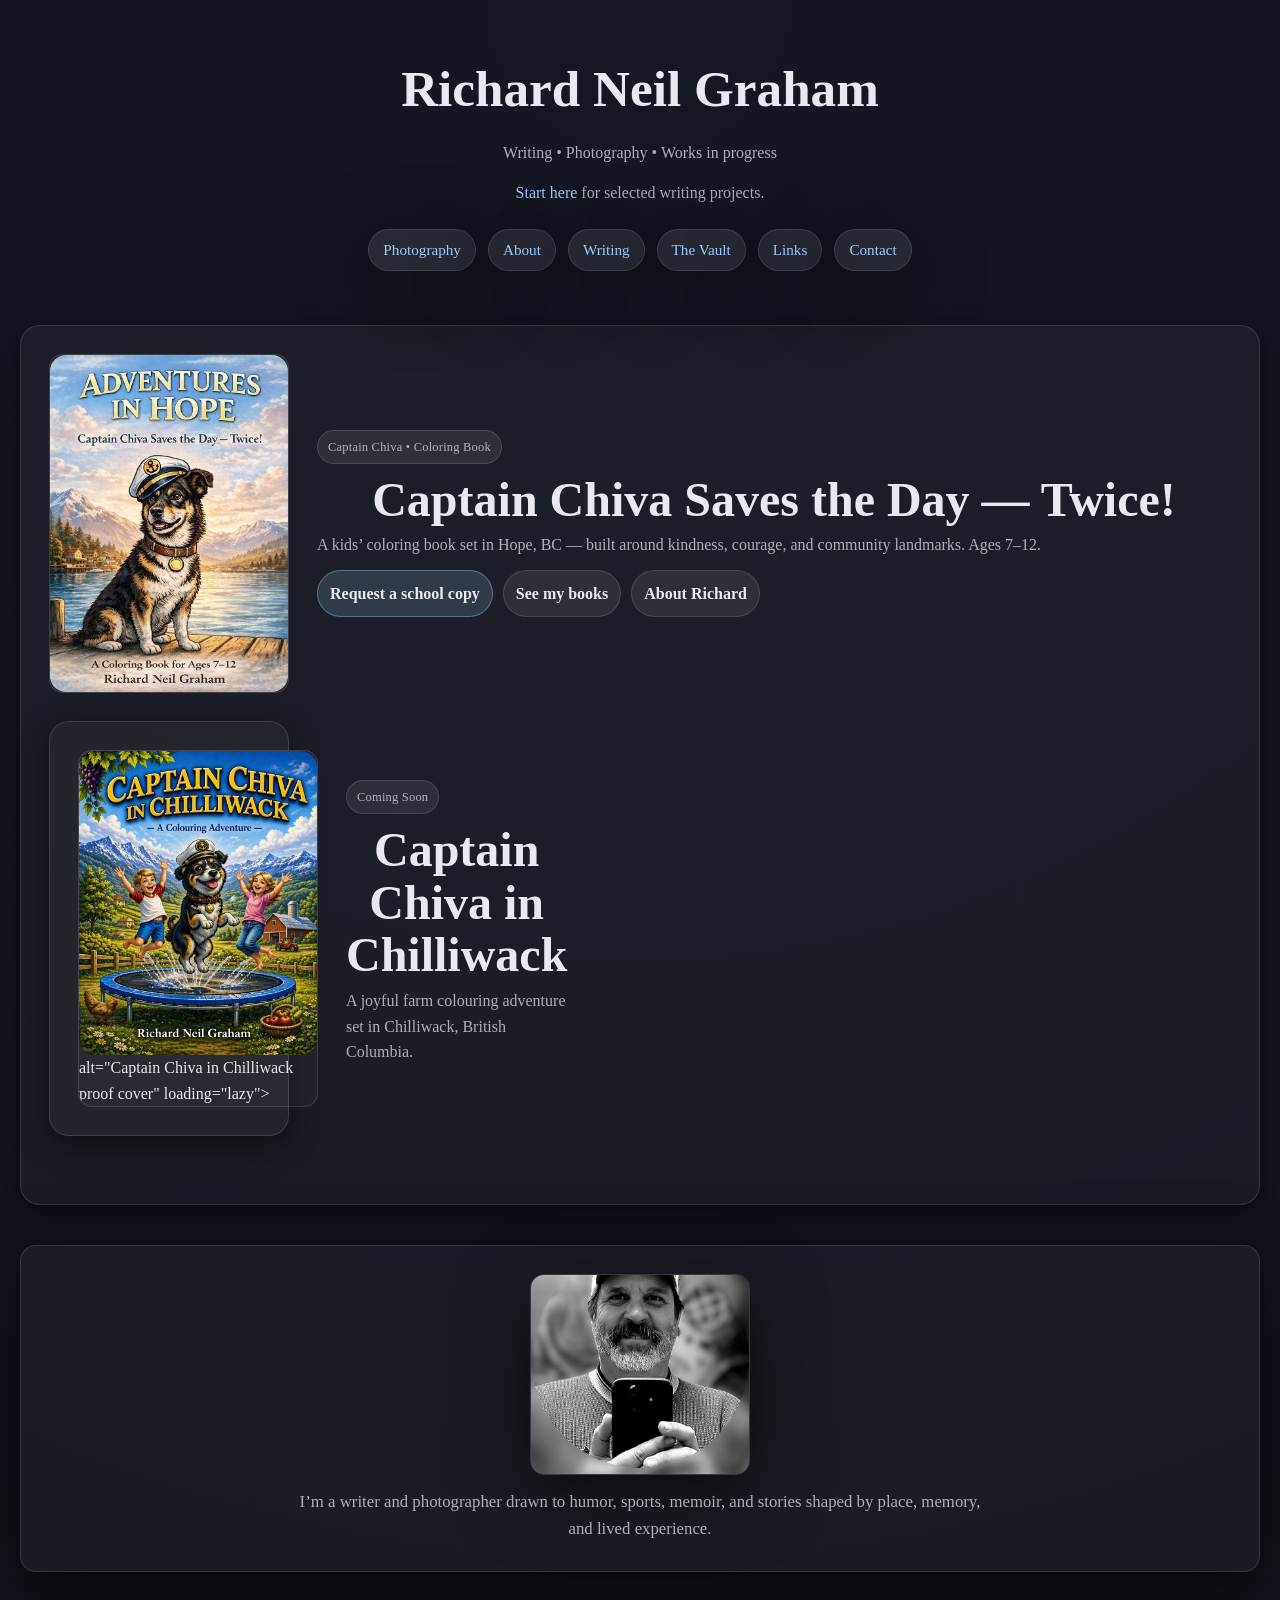
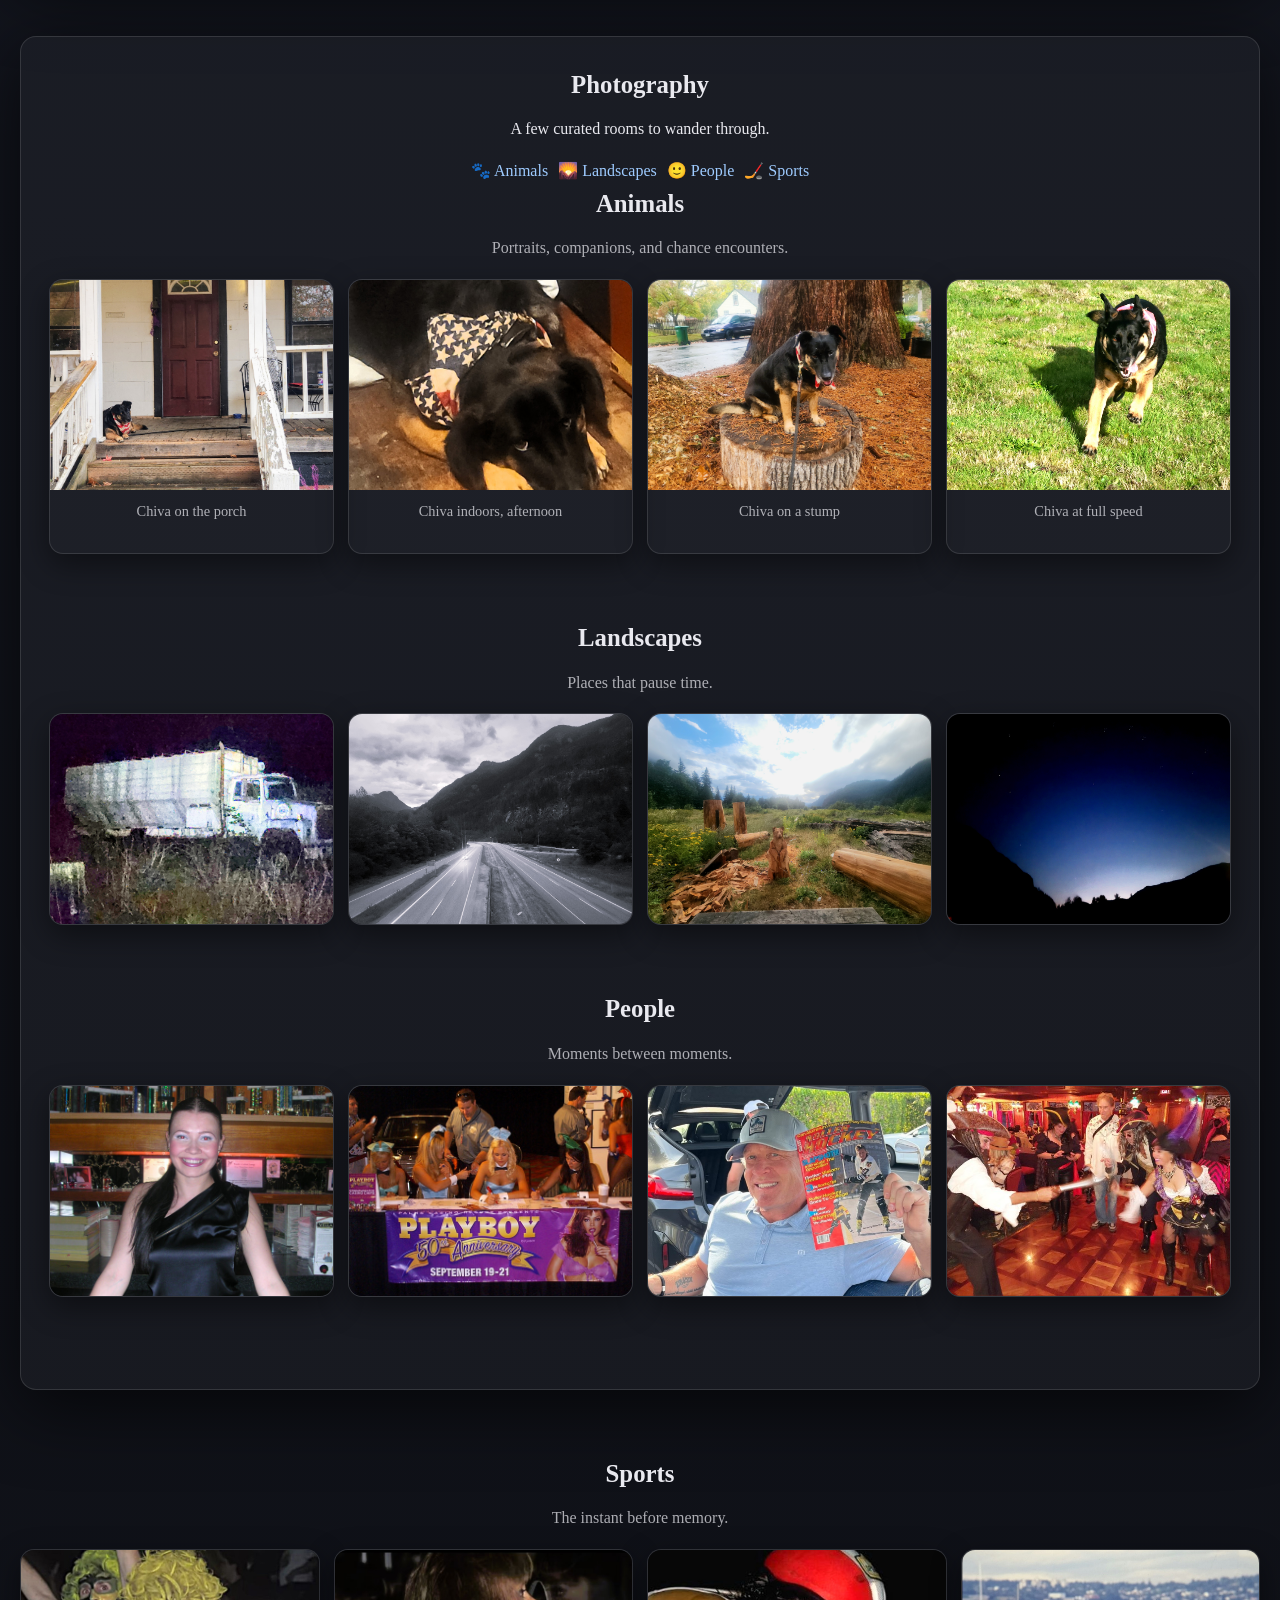
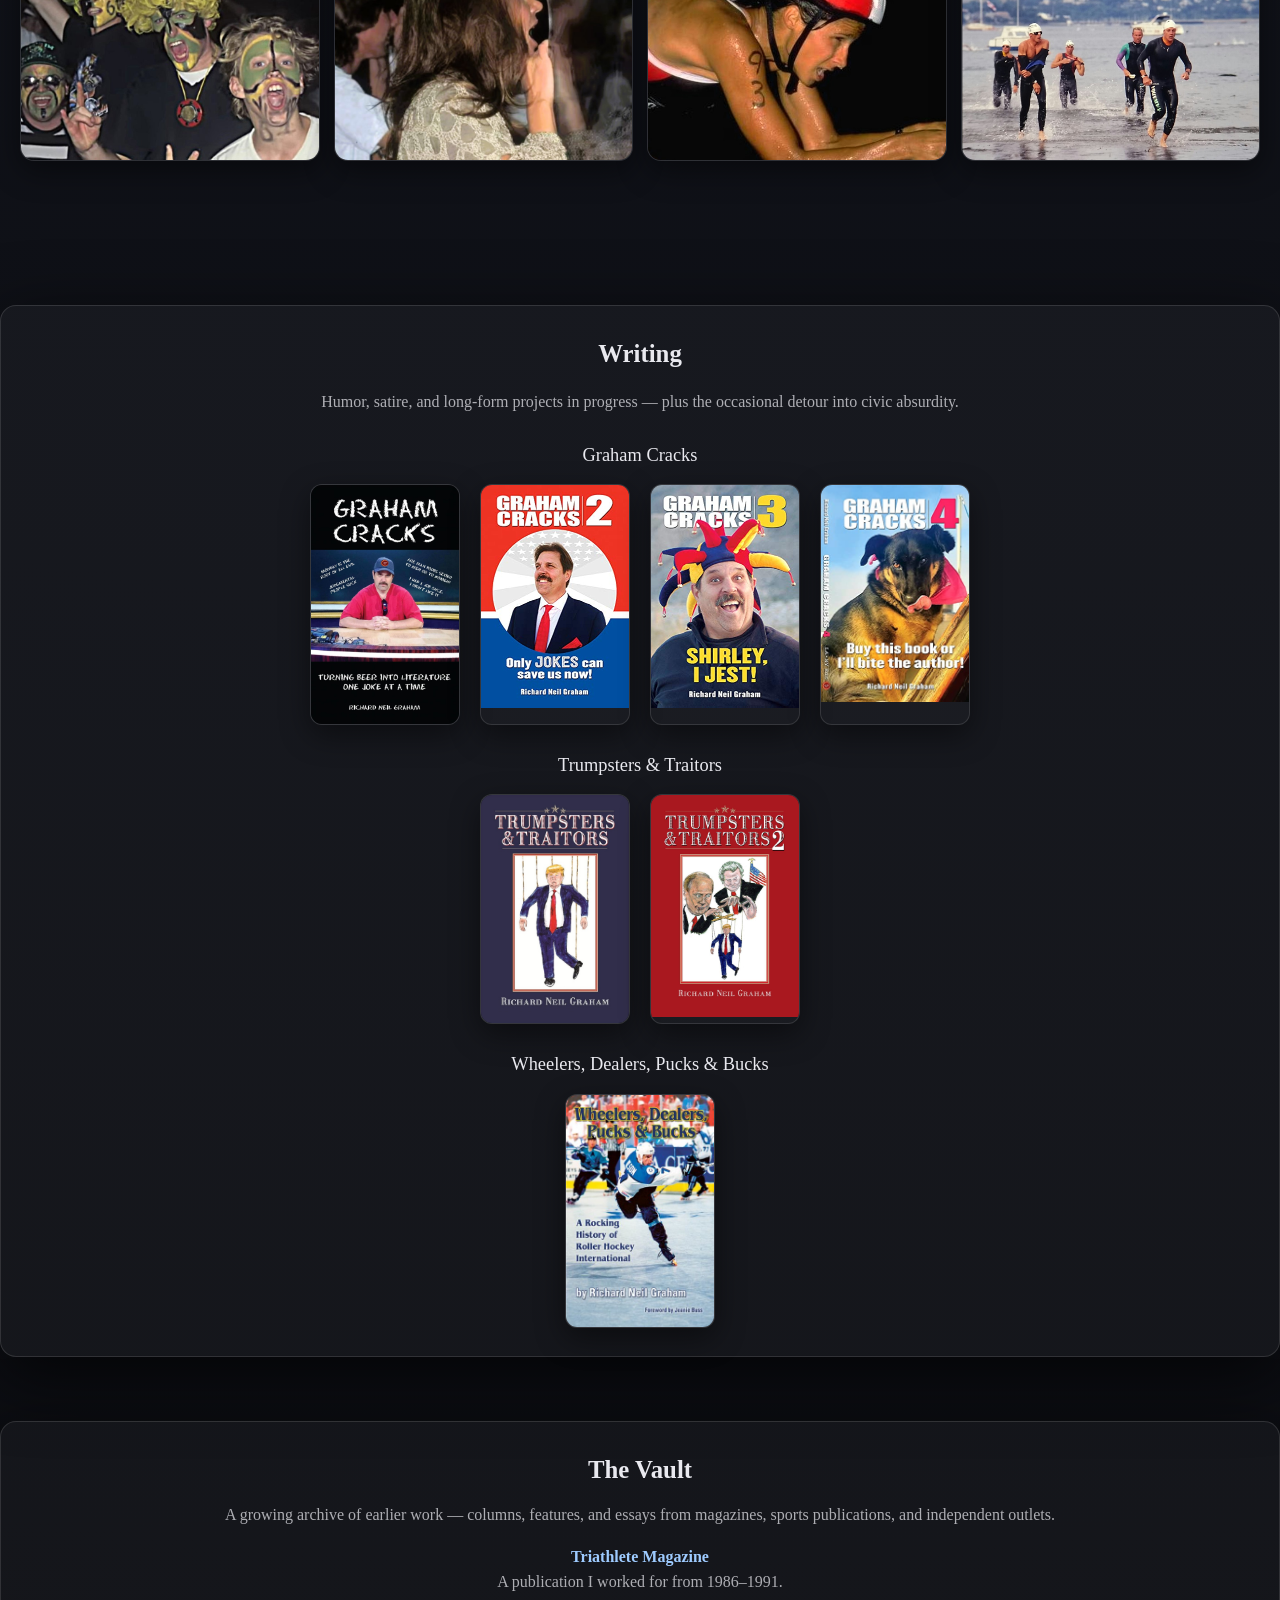
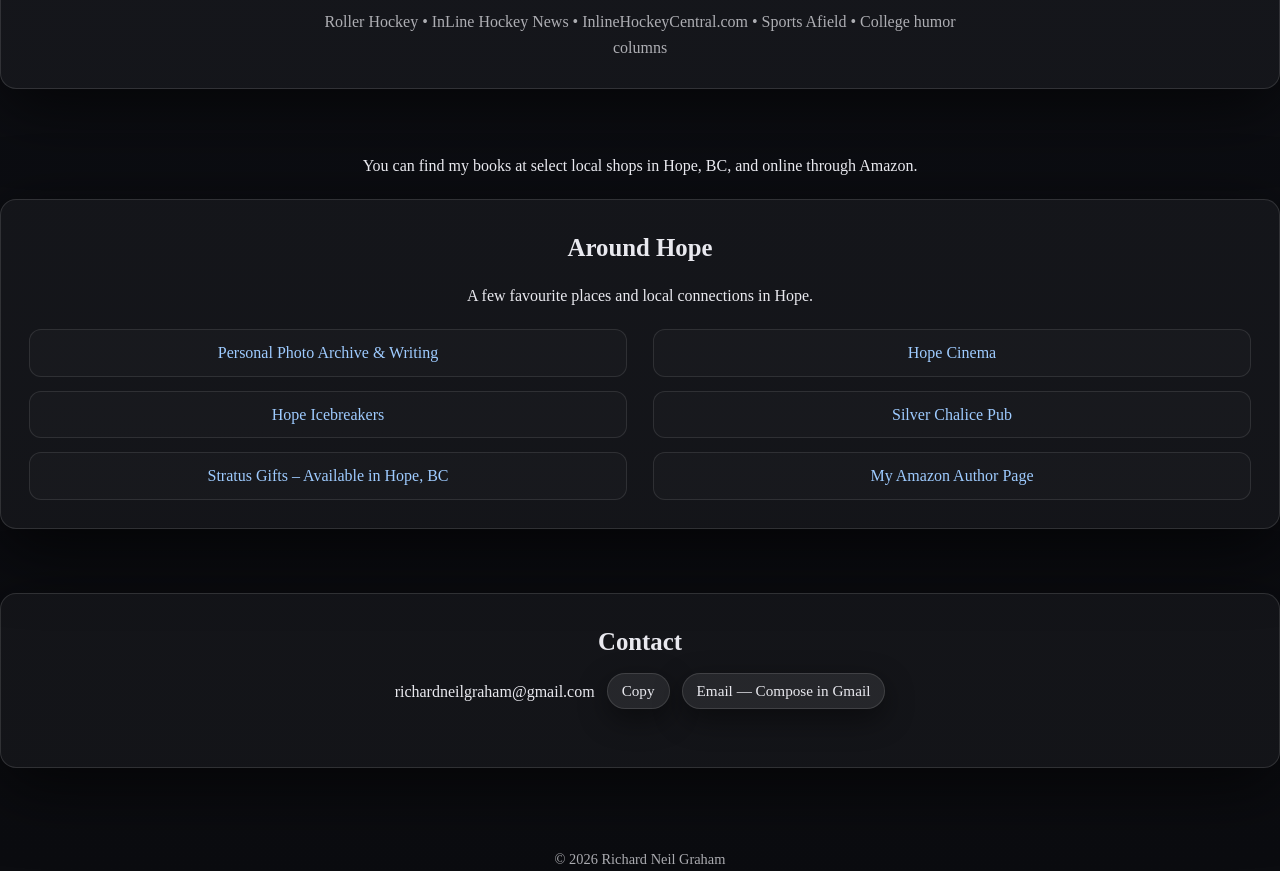
==== commit 7f676c33: "Update index.html" ====
--- a/index.html
+++ b/index.html
@@ -435,7 +435,7 @@
   <div class="feature-card">
 
     <div class="feature-cover">
-      <img src="images/captain-chiva-chilliwack-cover.jpg"
+      <img src="images/captain-chiva-chilliwack-front-cover.jpg">
            alt="Captain Chiva in Chilliwack proof cover"
            loading="lazy">
     </div>
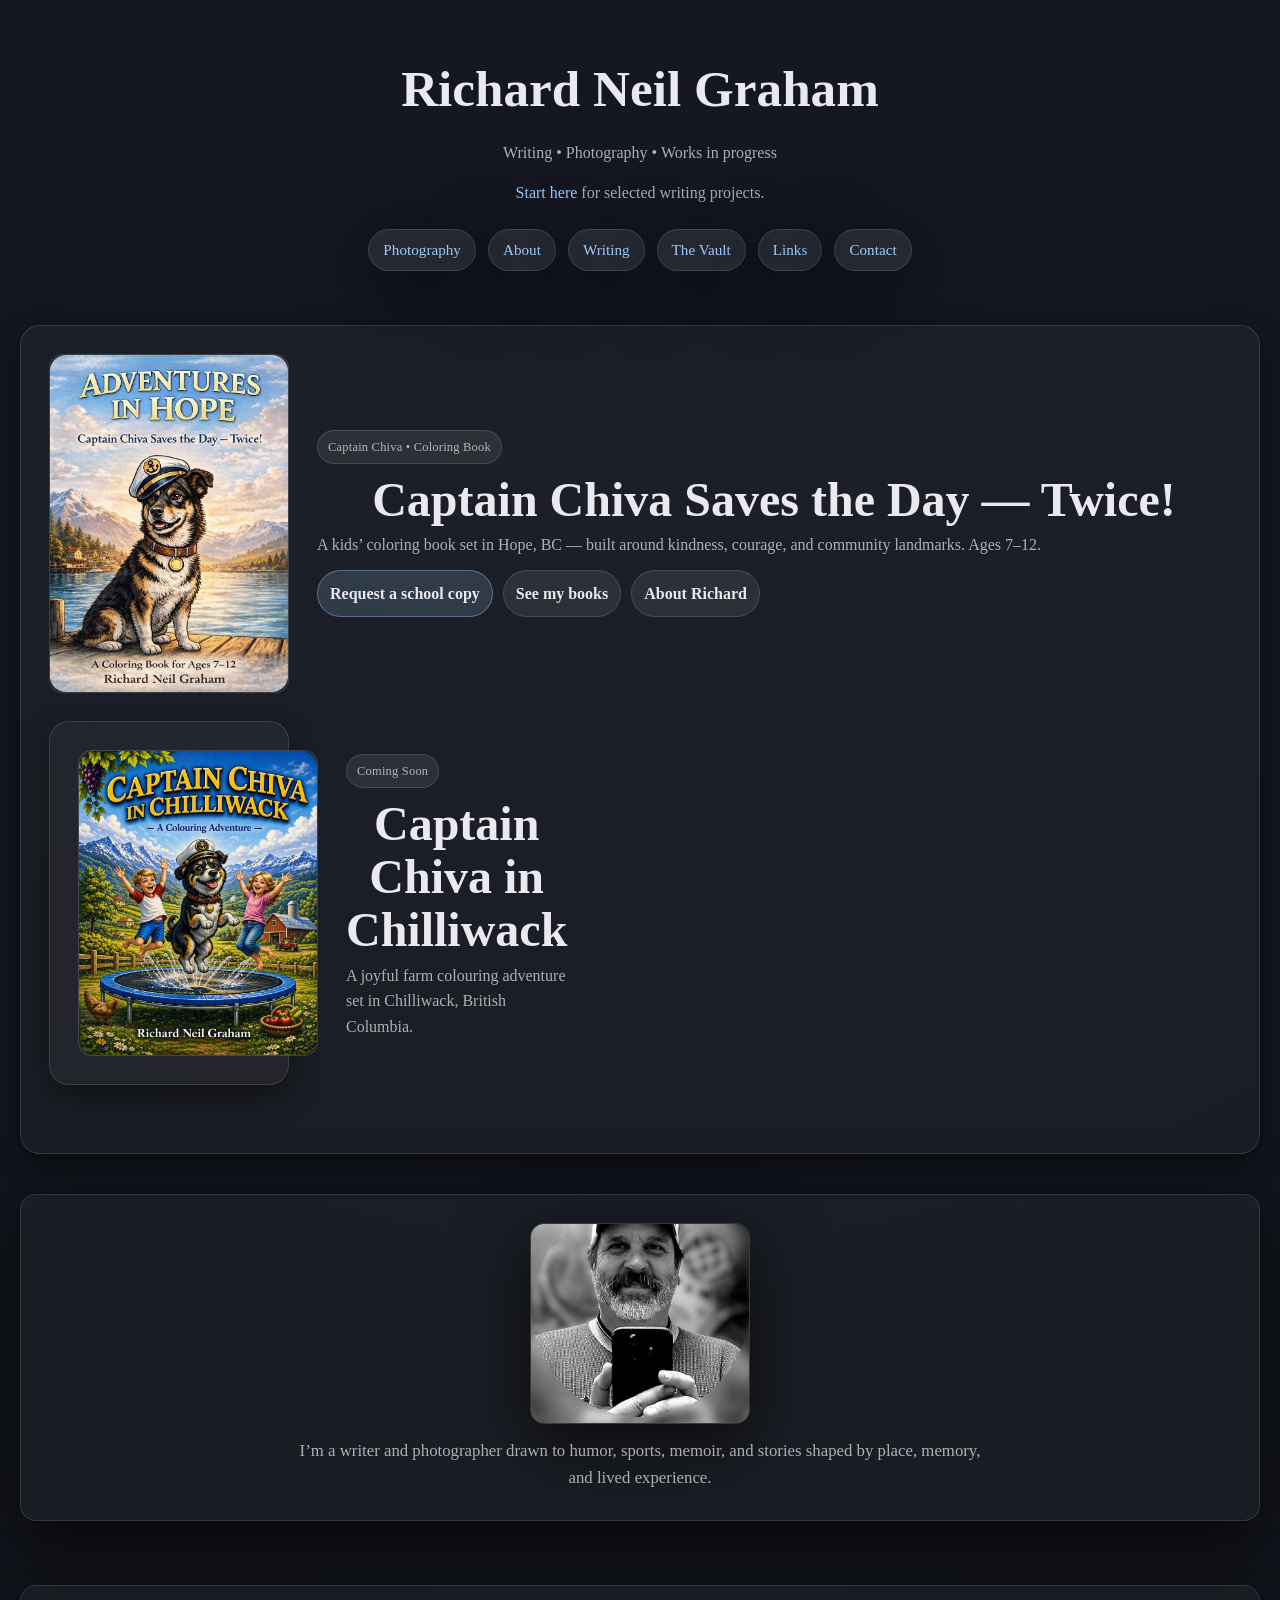
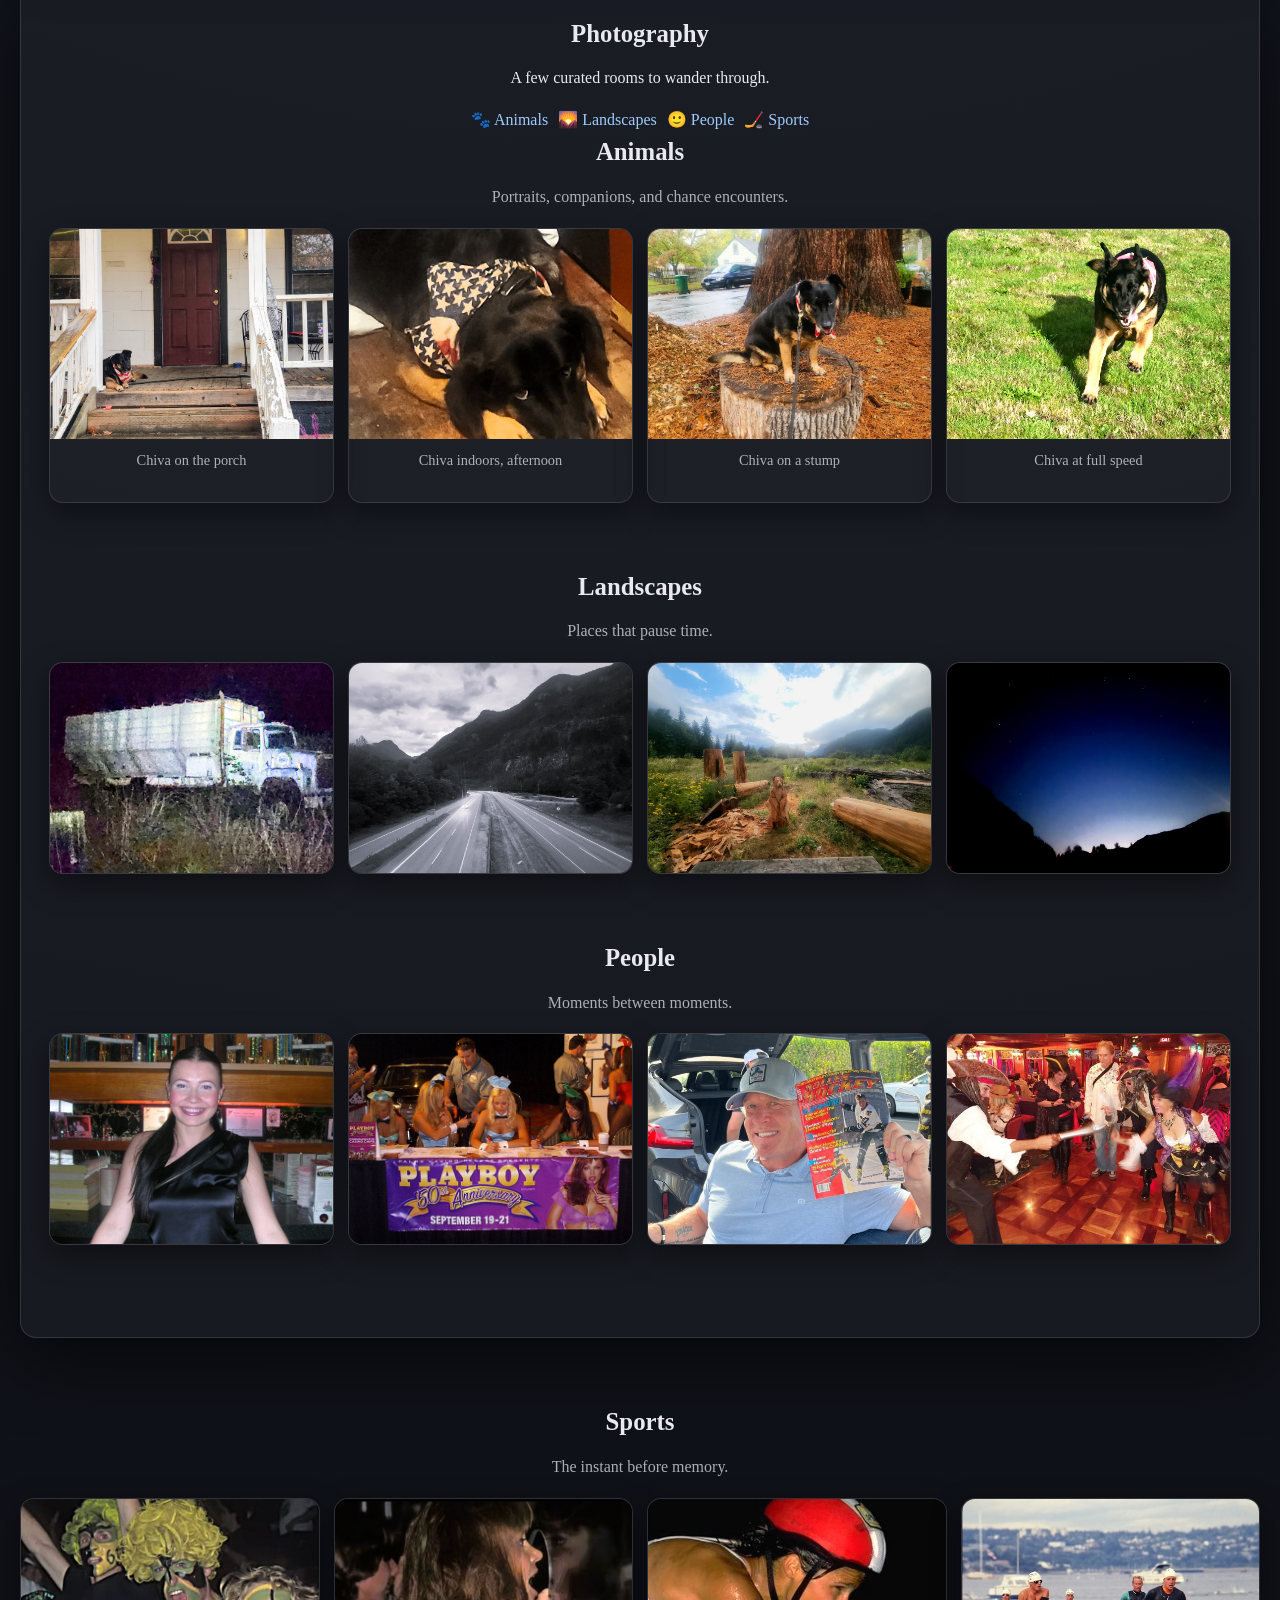
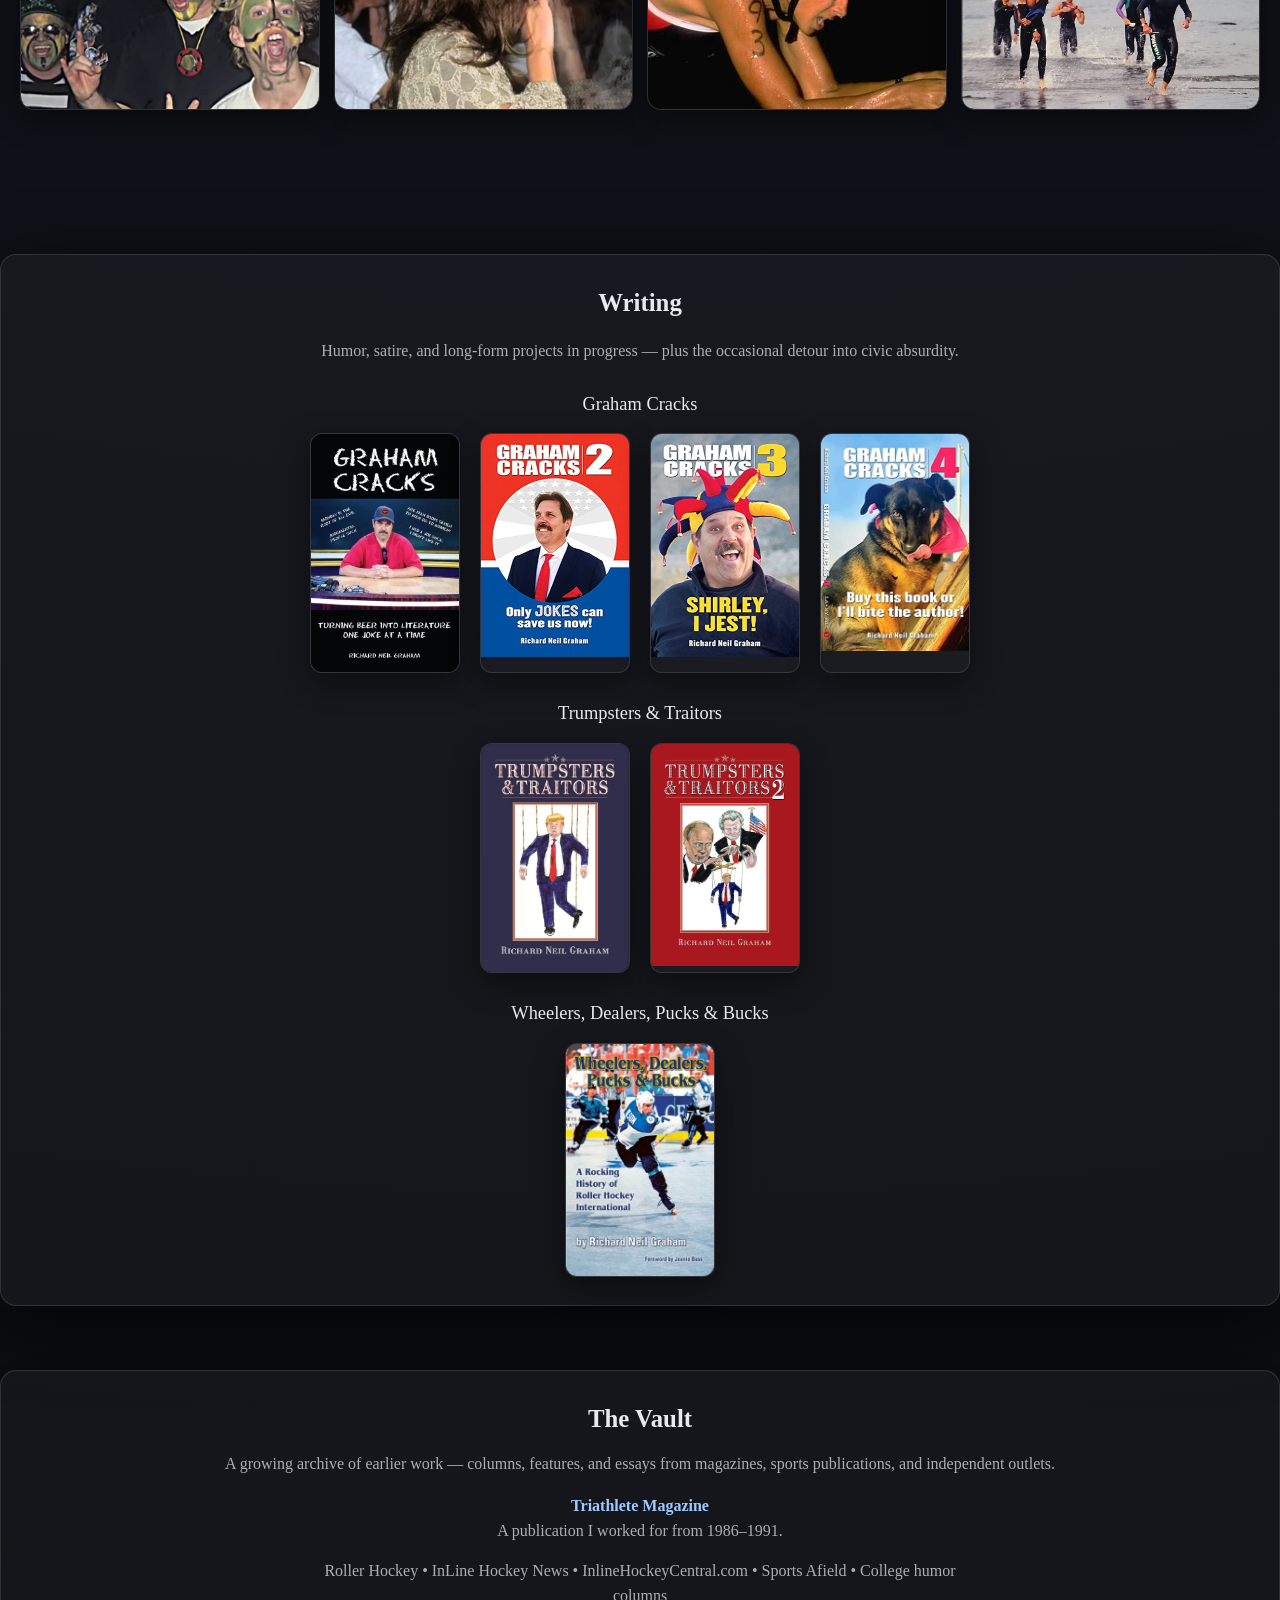
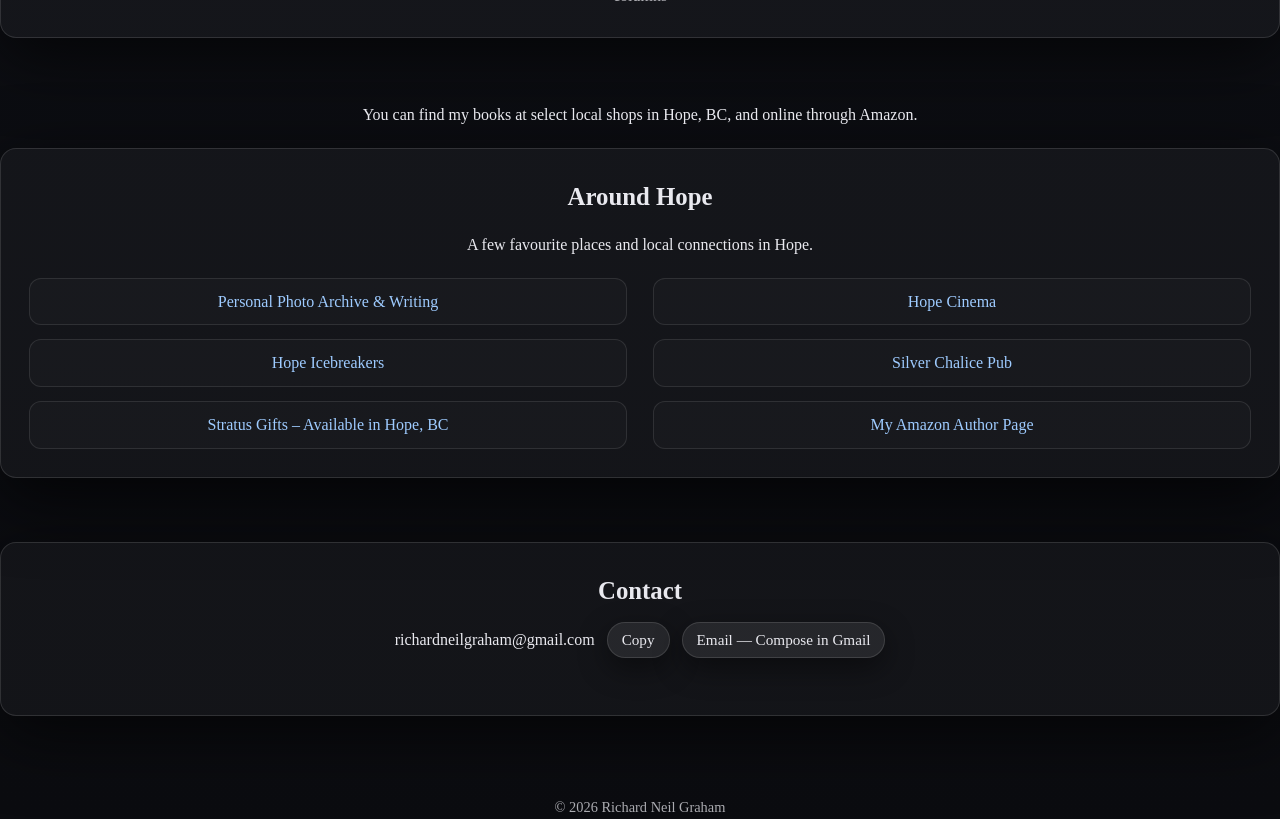
==== commit ea26e6ea: "Update index.html" ====
--- a/index.html
+++ b/index.html
@@ -435,9 +435,9 @@
   <div class="feature-card">
 
     <div class="feature-cover">
-      <img src="images/captain-chiva-chilliwack-front-cover.jpg">
-           alt="Captain Chiva in Chilliwack proof cover"
-           loading="lazy">
+      <img src="images/captain-chiva-chilliwack-front-cover.jpg"
+     alt="Captain Chiva in Chilliwack cover"
+     loading="lazy">
     </div>
 
     <div>
